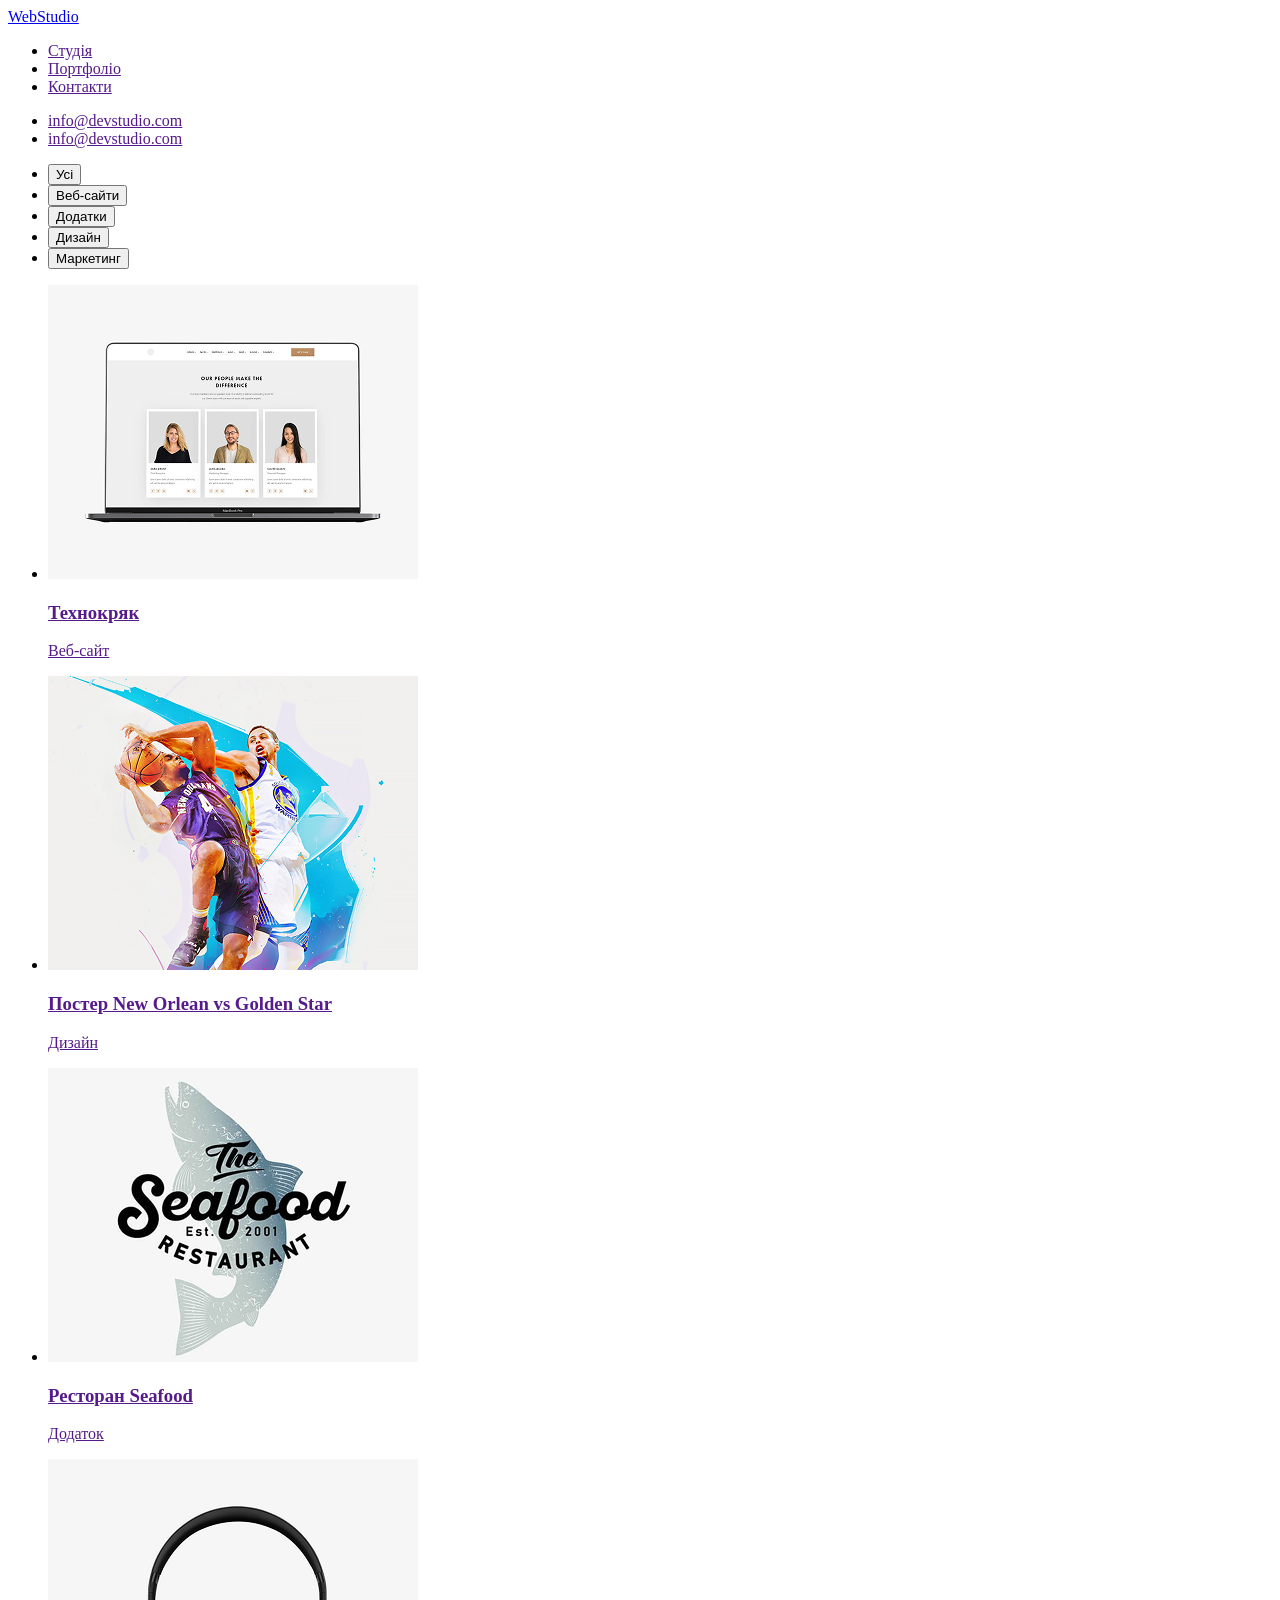
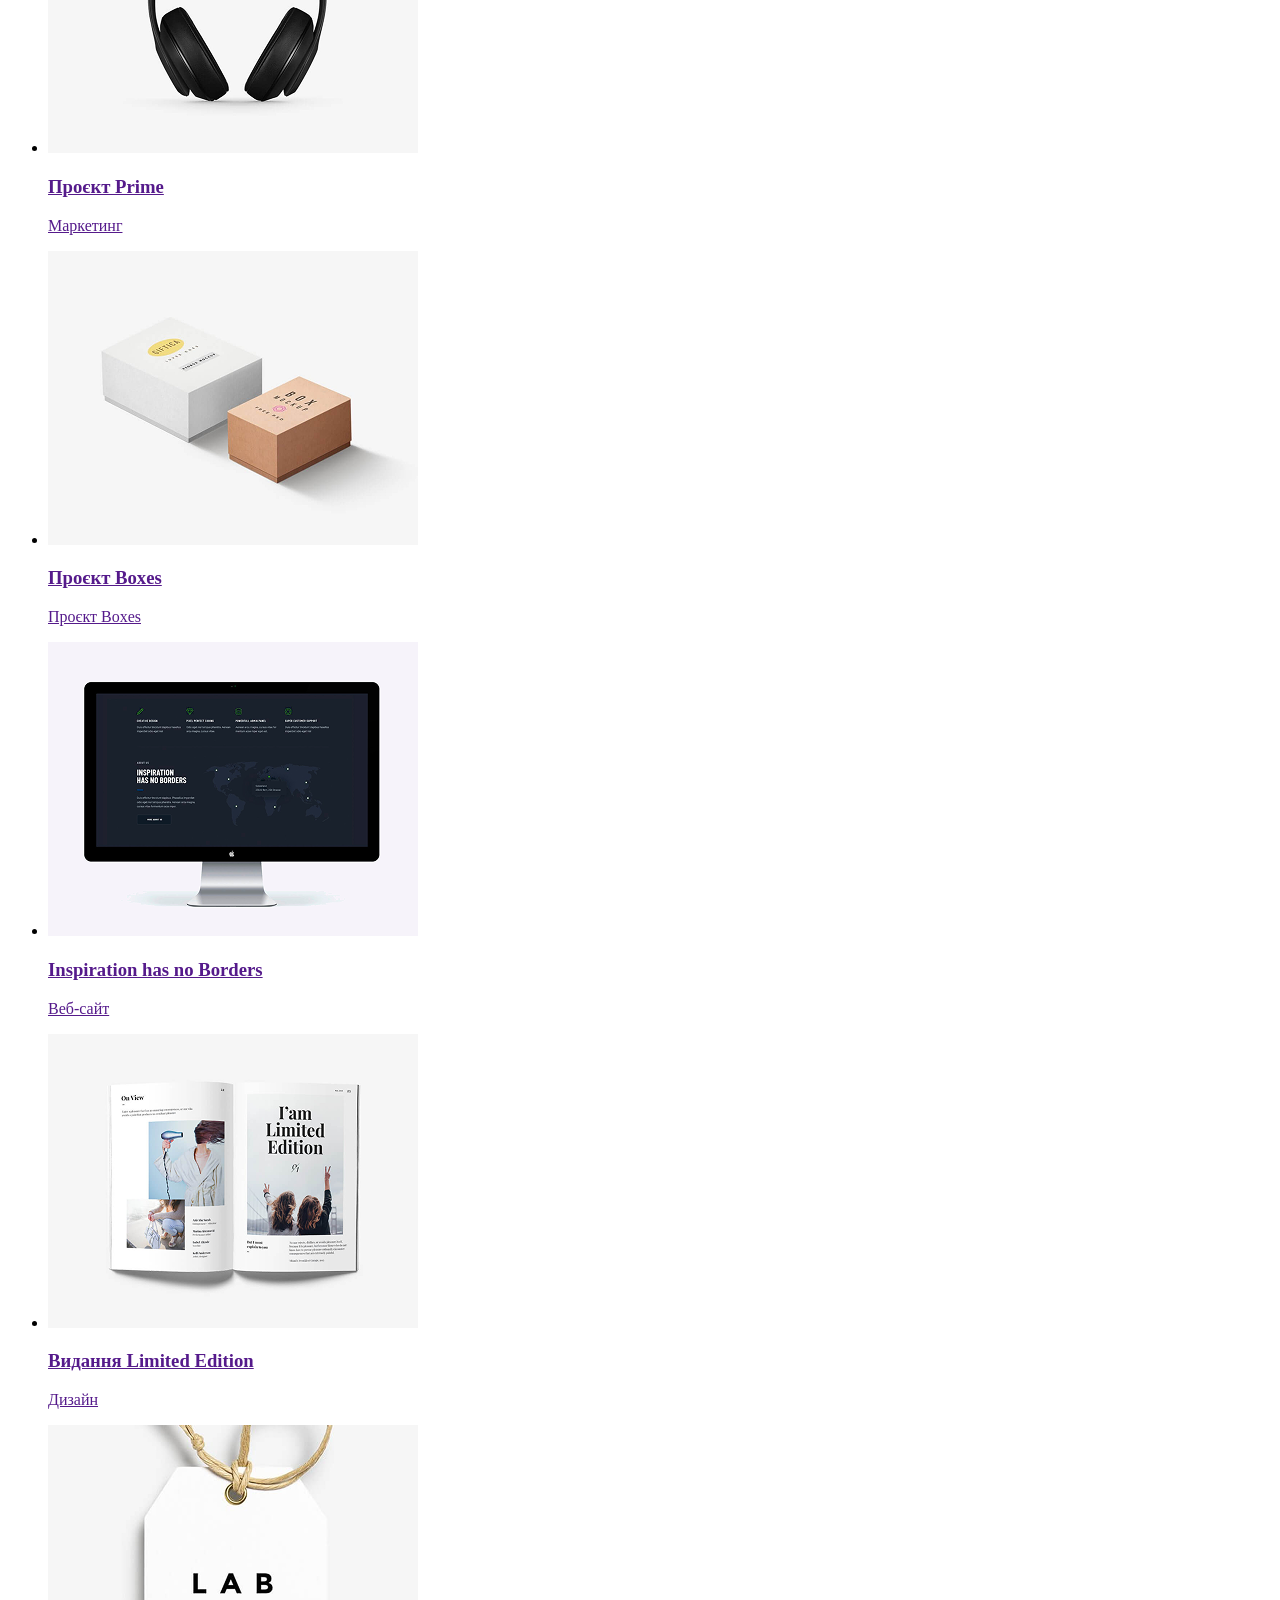
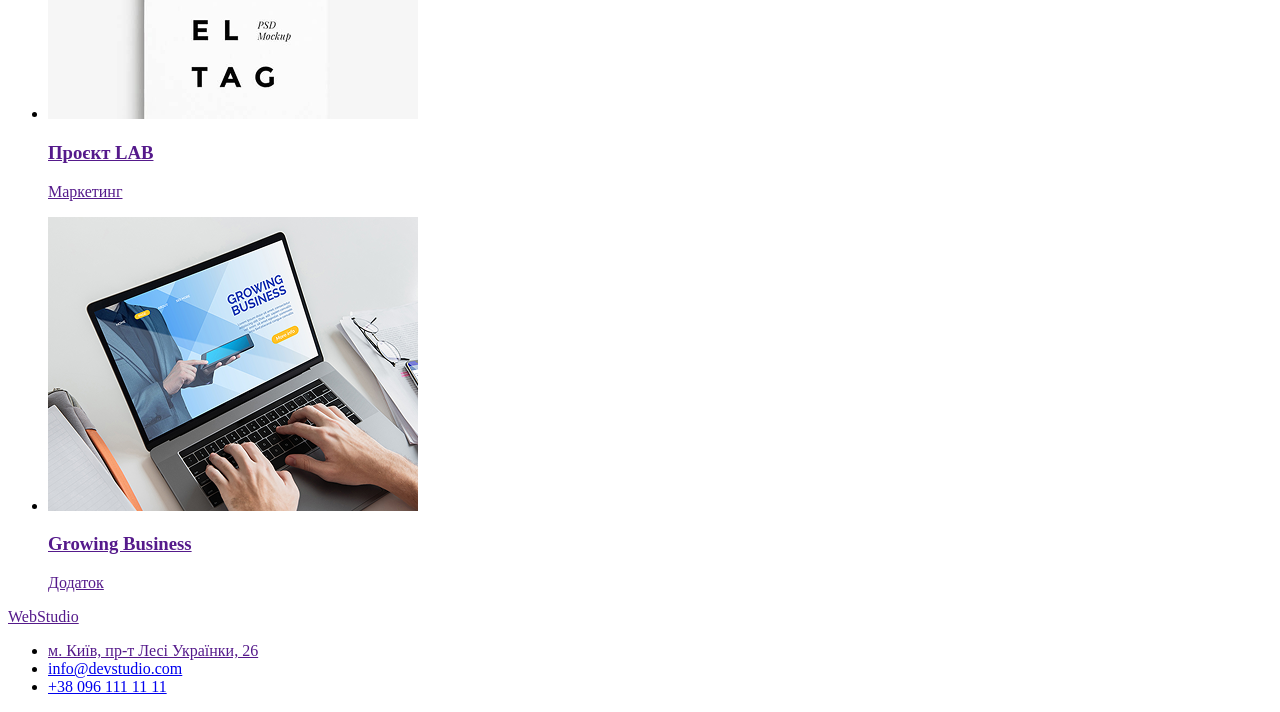
==== portfolio.html @ d264629f "first-commit" ====
<!DOCTYPE html>
<html lang="en">
<head>
  <meta charset="UTF-8">
  <meta name="viewport" content="width=device-width, initial-scale=1.0">
  <title>portfolio</title>
</head>
<body>
  <header>
    <a href="index.html">WebStudio</a>
    <nav>
      <ul>
        <li>
          <a href="">Студія</a>
        </li>
        <li>
          <a href="">Портфоліо</a>
        </li>
        <li>
          <a href="">Контакти</a>
        </li>
      </ul>
    </nav>
    <ul>
      <li>
        <a href="">info@devstudio.com</a>
      </li>
      <li>
        <a href="">info@devstudio.com</a>
      </li>
    </ul>
       
  </header>
 <main>
  <section>
    <ul>
    <li>
       <button>
      Усі
    </button>
    </li>
   <li>
     <button>
         Веб-сайти
      </button>
   </li>
      <li>
      <button>
          Додатки
      </button>
      </li>
      <li>
      <button>
          Дизайн
      </button>
      </li>
      <li>
      <button>
        Маркетинг
      </button>
      </li>
      </ul>
      <ul>
        <li>
          <a href="">
           <img src="./images/laptop-website.png" alt="laptop-website">
            <h3>
              Технокряк
            </h3>
            <p>
              Веб-сайт
            </p>
            </a>
        </li>
        <li>
           <a href="">
           <img src="./images/basketball-players.png" alt="basketball-players">
            <h3>
              Постер New Orlean vs Golden Star
            </h3>
            <p>
              Дизайн
            </p>
            </a>
        </li>
        <li>
          <a href="">
           <img src="./images/sea-food-restaraunt.png" alt="sea-food-restaraunt">
            <h3>
              Ресторан Seafood
            </h3>
            <p>
              Додаток
            </p>
            </a>
        </li>
        <li>
          <a href="">
           <img src="./images/heaphones-project.png" alt="heaphones-project">
            <h3>
              Проєкт Prime
            </h3>
            <p>
              Маркетинг
            </p>
            </a>
        </li>
        <li>
          <a href="">
           <img src="./images/boxes-project.png" alt="boxes-project">
            <h3>
              Проєкт Boxes
            </h3>
            <p>
              Проєкт Boxes
            </p>
            </a>
        </li>
        <li>
          <a href="">
           <img src="./images/pc-website.png" alt="pc-website">
            <h3>
              Inspiration has no Borders   
            </h3>
            <p>
             Веб-сайт  
            </p>
            </a>
        </li>
        <li>
          <a href="">
           <img src="./images/book.png" alt="book">
            <h3>
              Видання Limited Edition
            </h3>
            <p>
              Дизайн
            </p>
            </a>
        </li>
        <li>
          <a href="">
           <img src="./images/label-tag.png" alt="label-tag">
            <h3>
              Проєкт LAB
            </h3>
            <p>
              Маркетинг
            </p>
            </a>
        </li>
        <li>
          <a href="">
           <img src="/images/laptop-app.png" alt="laptop-app">
            <h3>
              Growing Business
            </h3>
            <p>
              Додаток
            </p>
            </a>
        </li>
      </ul>
  </section>
 </main>
 <footer>
    <a href="">WebStudio</a>
    <ul>
    <li>
   
     <a href=""> м. Київ, пр-т Лесі Українки, 26</a>
   
    </li>
    <li>
    
     <a href="mailto:info@devstudio.com"> info@devstudio.com</a>
  
    </li>
    <li>
      <a href="tel:380961111111">  +38 096 111 11 11</a>
    
  
    </li>
    </ul>
  </footer>
</body>
</html>
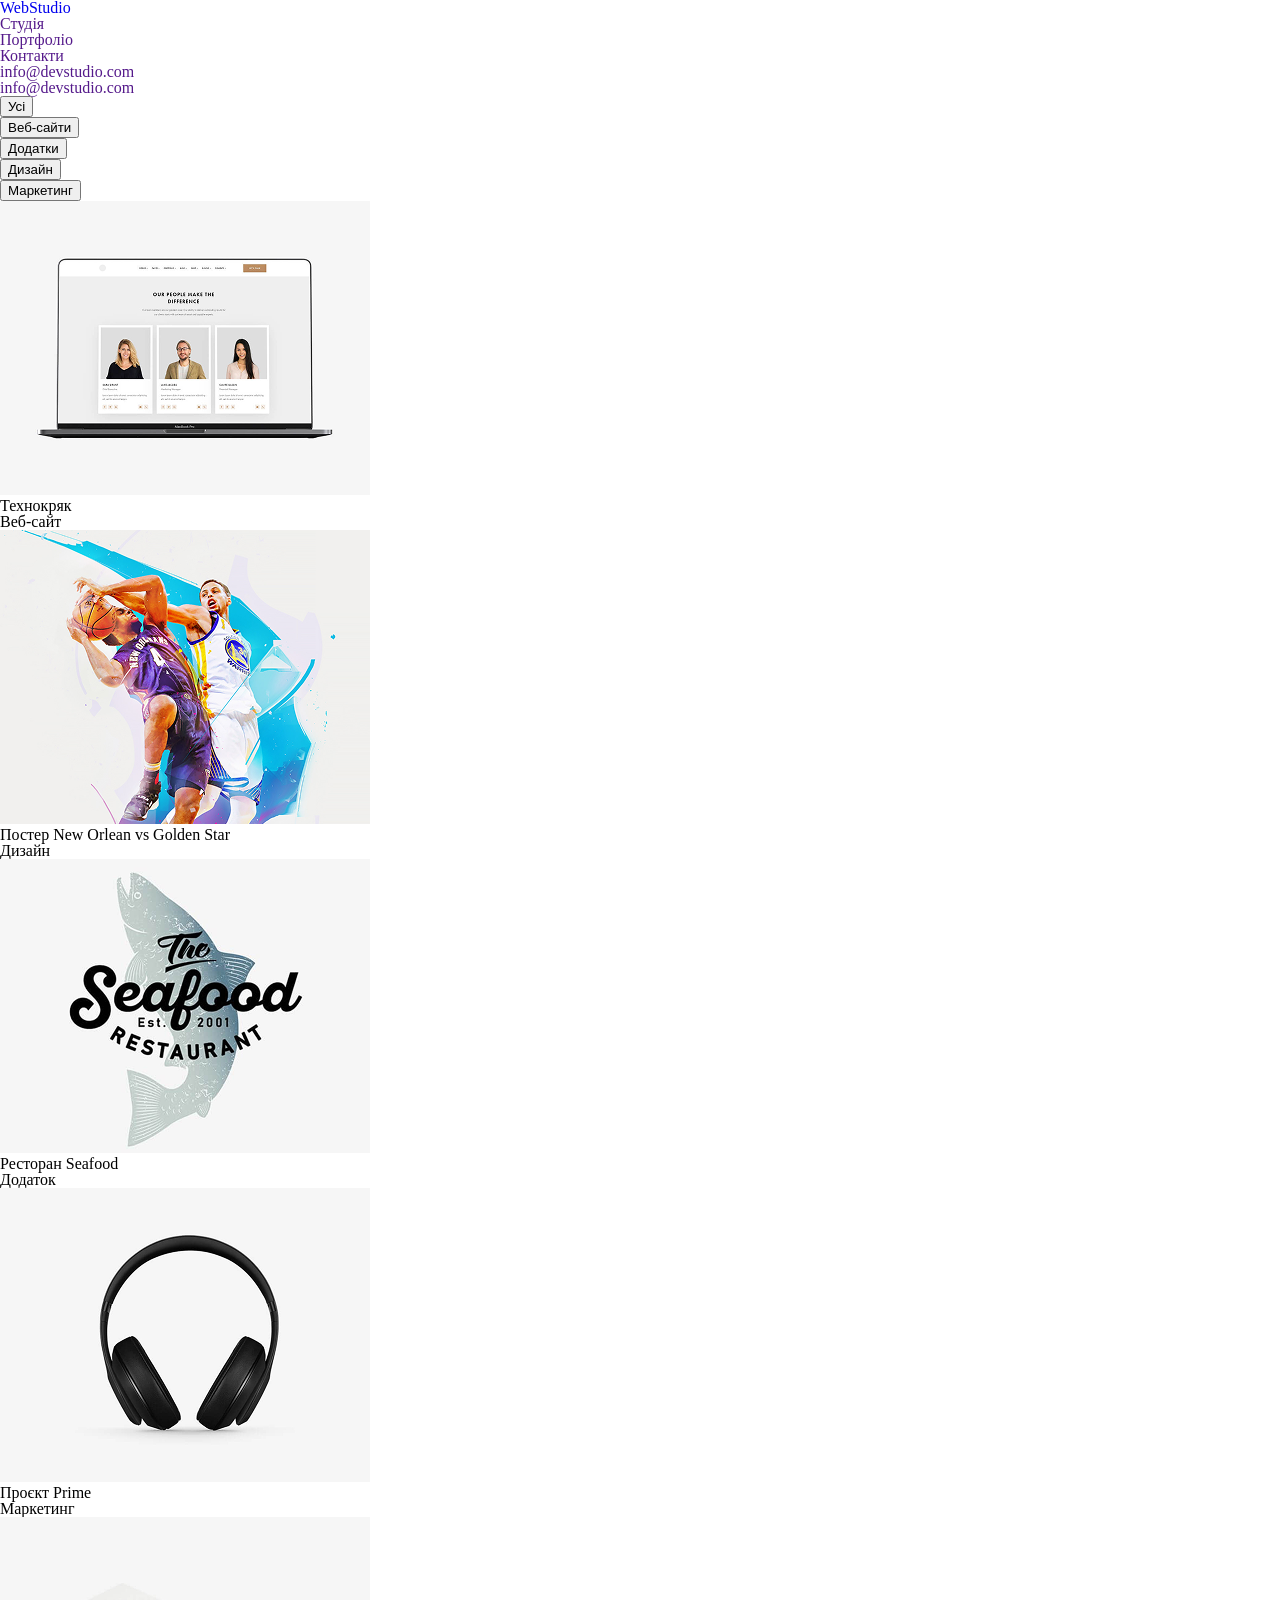
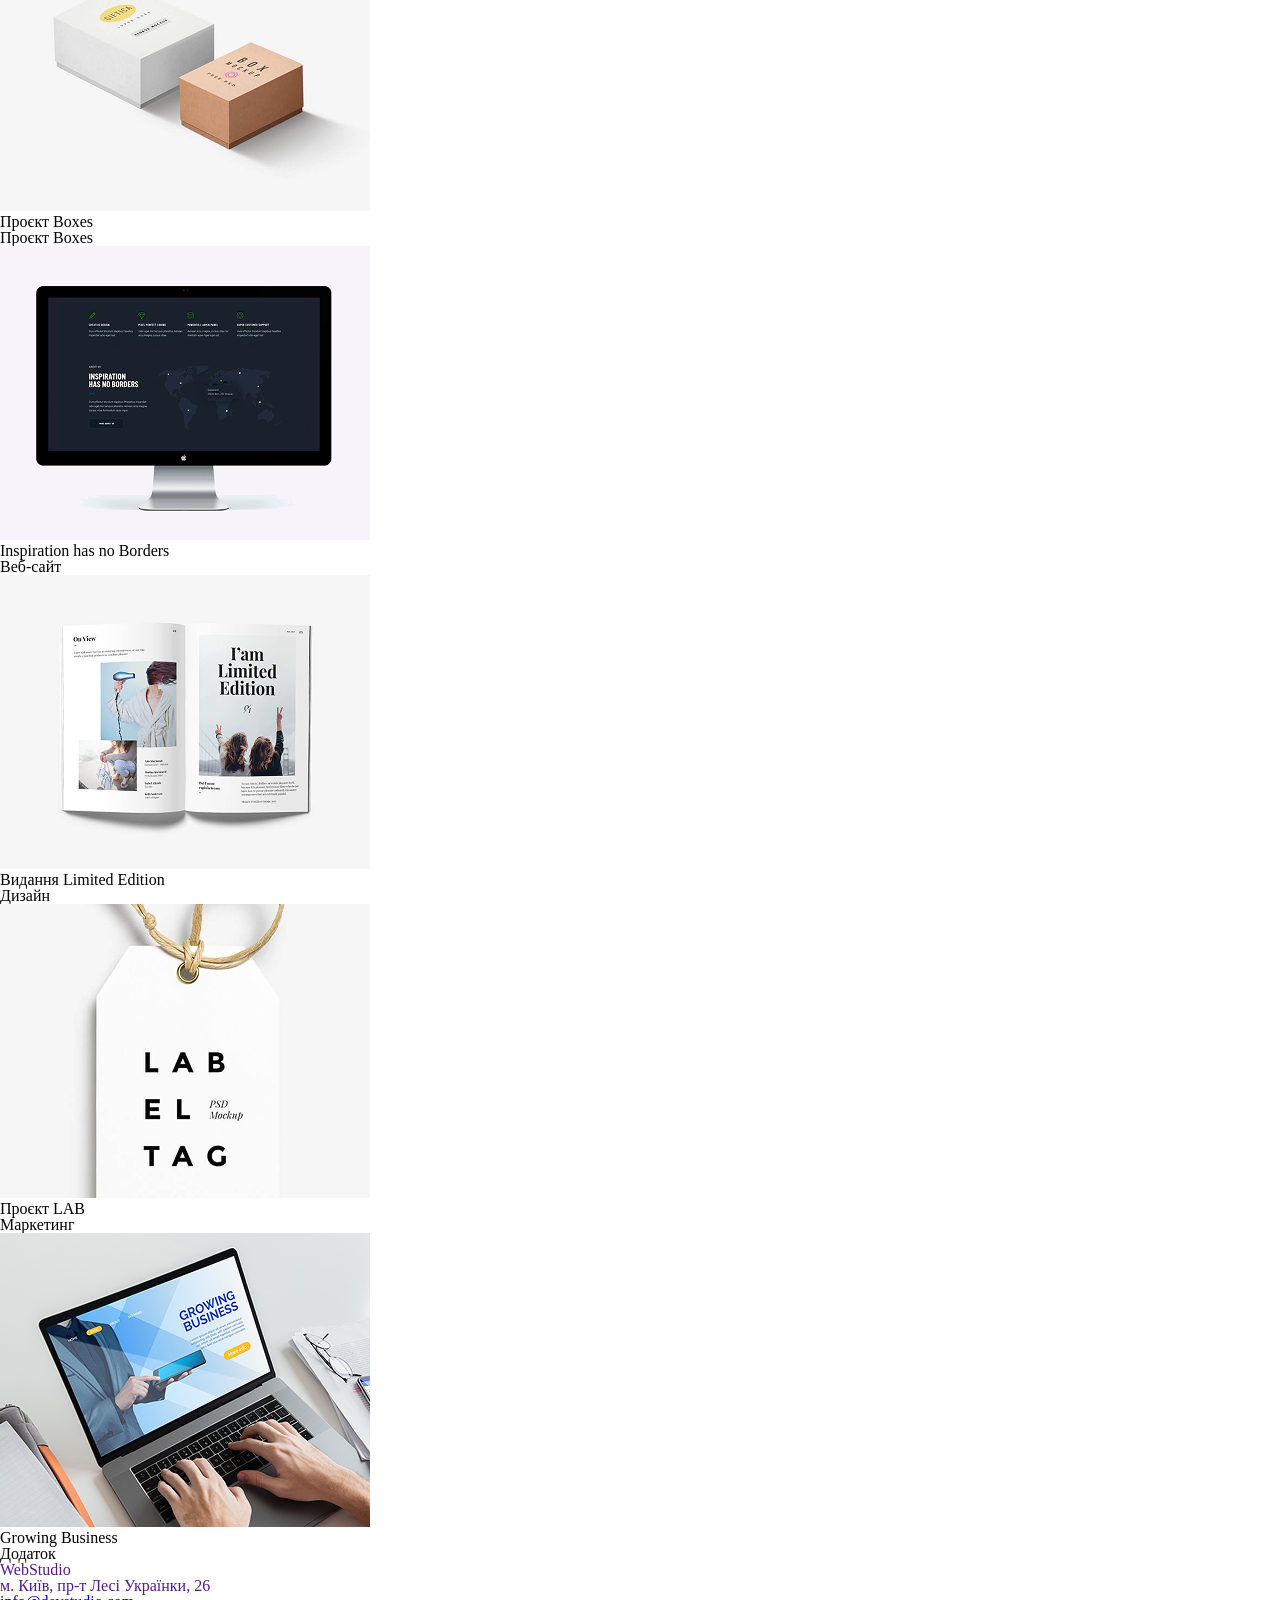
==== commit 32ad09fa: "connected-fonts" ====
--- a/portfolio.html
+++ b/portfolio.html
@@ -4,158 +4,152 @@
   <meta charset="UTF-8">
   <meta name="viewport" content="width=device-width, initial-scale=1.0">
   <title>portfolio</title>
+  <link rel="stylesheet" href="css/reset.css">
+  <link href="https://fonts.googleapis.com/css2?family=Montserrat:ital,wght@0,100..900;1,100..900&family=Raleway:ital,wght@0,100..900;1,100..900&family=Roboto:ital,wght@0,100..900;1,100..900&display=swap" rel="stylesheet">
+  <link rel="stylesheet" href="css/style.css">
 </head>
 <body>
-  <header>
-    <a href="index.html">WebStudio</a>
-    <nav>
-      <ul>
-        <li>
-          <a href="">Студія</a>
+  <header class="header">
+    <a class="header-link" href="index.html">WebStudio</a>
+    <nav class="header-nav">
+      <ul class="header-nav_list">
+        <li class="header-nav_item">
+          <a class="header-nav_link" href="">Студія</a>
         </li>
-        <li>
-          <a href="">Портфоліо</a>
+        <li class="header-nav_item">
+          <a class="header-nav_link" href="">Портфоліо</a>
         </li>
-        <li>
-          <a href="">Контакти</a>
+        <li class="header-nav_item">
+          <a class="header-nav-_link" href="">Контакти</a>
         </li>
       </ul>
     </nav>
-    <ul>
-      <li>
-        <a href="">info@devstudio.com</a>
+    <ul class="header-list">
+      <li class="header-item">
+        <a class="header-link" href="">info@devstudio.com</a>
       </li>
-      <li>
-        <a href="">info@devstudio.com</a>
+      <li class="header-item">
+        <a class="header-link" href="">info@devstudio.com</a>
       </li>
     </ul>
        
   </header>
- <main>
-  <section>
-    <ul>
-    <li>
-       <button>
+ <main class="main">
+  <section class="projects">
+    <ul class="projects-list">
+    <li class="projects-title">
+       <button class="projects-btn">
       Усі
     </button>
     </li>
-   <li>
-     <button>
+   <li class="projects-item">
+     <button class="projects-btn">
          Веб-сайти
       </button>
    </li>
-      <li>
-      <button>
+      <li class="projects-item" >
+      <button class="projects-btn">
           Додатки
       </button>
       </li>
-      <li>
-      <button>
+      <li class="projects-item">
+      <button class="projects-btn" >
           Дизайн
       </button>
-      </li>
-      <li>
-      <button>
+      </li >
+      <li class="projects-item">
+      <button class="projects-btn">
         Маркетинг
       </button>
       </li>
       </ul>
       <ul>
-        <li>
-          <a href="">
-           <img src="./images/laptop-website.png" alt="laptop-website">
-            <h3>
+        <li class="projects-item">
+           <img class="projects-img" src="./images/laptop-website.png" alt="laptop-website">
+            <h3 class="projects-developer">
               Технокряк
             </h3>
-            <p>
+            <p class="description">
               Веб-сайт
             </p>
             </a>
         </li>
-        <li>
-           <a href="">
-           <img src="./images/basketball-players.png" alt="basketball-players">
-            <h3>
+        <li class="projects-item">
+           <img class="projects-img" src="./images/basketball-players.png" alt="basketball-players">
+            <h3 class="projects-developer">
               Постер New Orlean vs Golden Star
             </h3>
-            <p>
+            <p class="description">
               Дизайн
             </p>
             </a>
         </li>
-        <li>
-          <a href="">
-           <img src="./images/sea-food-restaraunt.png" alt="sea-food-restaraunt">
-            <h3>
+        <li class="projects-item">
+           <img class="projects-img" src="./images/sea-food-restaraunt.png" alt="sea-food-restaraunt">
+            <h3 class="projects-developer">
               Ресторан Seafood
             </h3>
-            <p>
+            <p class="description">
               Додаток
             </p>
             </a>
         </li>
-        <li>
-          <a href="">
-           <img src="./images/heaphones-project.png" alt="heaphones-project">
-            <h3>
+        <li class="projects-item">
+           <img class="projects-img" src="./images/heaphones-project.png" alt="heaphones-project">
+            <h3 class="projects-developer">
               Проєкт Prime
             </h3>
-            <p>
+            <p class="description">
               Маркетинг
             </p>
             </a>
         </li>
-        <li>
-          <a href="">
-           <img src="./images/boxes-project.png" alt="boxes-project">
-            <h3>
+        <li class="projects-item">
+           <img class="projects-img" src="./images/boxes-project.png" alt="boxes-project">
+            <h3 class="projects-developer">
               Проєкт Boxes
             </h3>
-            <p>
+            <p class="description">
               Проєкт Boxes
             </p>
             </a>
         </li>
-        <li>
-          <a href="">
-           <img src="./images/pc-website.png" alt="pc-website">
-            <h3>
+        <li class="projects-item">
+           <img class="projects-img" src="./images/pc-website.png" alt="pc-website">
+            <h3 class="projects-developer">
               Inspiration has no Borders   
             </h3>
-            <p>
+            <p class="description">
              Веб-сайт  
             </p>
             </a>
         </li>
-        <li>
-          <a href="">
-           <img src="./images/book.png" alt="book">
-            <h3>
+        <li class="projects-item">
+           <img class="projects-img" src="./images/book.png" alt="book">
+            <h3 class="projects-developer">
               Видання Limited Edition
             </h3>
-            <p>
+            <p class="description">
               Дизайн
             </p>
             </a>
         </li>
-        <li>
-          <a href="">
-           <img src="./images/label-tag.png" alt="label-tag">
-            <h3>
+        <li class="projects-item">
+           <img class="projects-img" src="./images/label-tag.png" alt="label-tag">
+            <h3 class="projects-developer">
               Проєкт LAB
             </h3>
-            <p>
+            <p class="description">
               Маркетинг
             </p>
             </a>
         </li>
-        <li>
-          <a href="">
-           <img src="/images/laptop-app.png" alt="laptop-app">
-            <h3>
+        <li class="projects-item">
+           <img class="projects-img" src="/images/laptop-app.png" alt="laptop-app">
+            <h3 class="projects-developer">
               Growing Business
             </h3>
-            <p>
+            <p class="description">
               Додаток
             </p>
             </a>
@@ -163,21 +157,21 @@
       </ul>
   </section>
  </main>
- <footer>
-    <a href="">WebStudio</a>
-    <ul>
-    <li>
+ <footer class="footer">
+    <a class="footer-link" href="">WebStudio</a>
+    <ul class="footer-list">
+    <li class="footer-item">
    
-     <a href=""> м. Київ, пр-т Лесі Українки, 26</a>
+     <a class="footer-link" href=""> м. Київ, пр-т Лесі Українки, 26</a>
    
     </li>
-    <li>
+    <li class="footer-item">
     
-     <a href="mailto:info@devstudio.com"> info@devstudio.com</a>
+     <a class="footer-link" href="mailto:info@devstudio.com"> info@devstudio.com</a>
   
     </li>
-    <li>
-      <a href="tel:380961111111">  +38 096 111 11 11</a>
+    <li class="footer-item">
+      <a class="footer-link" href="tel:380961111111">  +38 096 111 11 11</a>
     
   
     </li>
--- a/css/style.css
+++ b/css/style.css
@@ -0,0 +1,11 @@
+:root{
+  
+  --bg-color: #F5F4FA;
+  --text-color: #757575;
+  --title-color: #212121;
+  --accent-second-color : #FFFFFF;
+  --accent-color : #2196F3;
+  --bg-footer-color: #2F303A;
+  --main-font: "Roboto" , sans-serif;
+  --second-font:"Raleway", sans-serif ;
+}
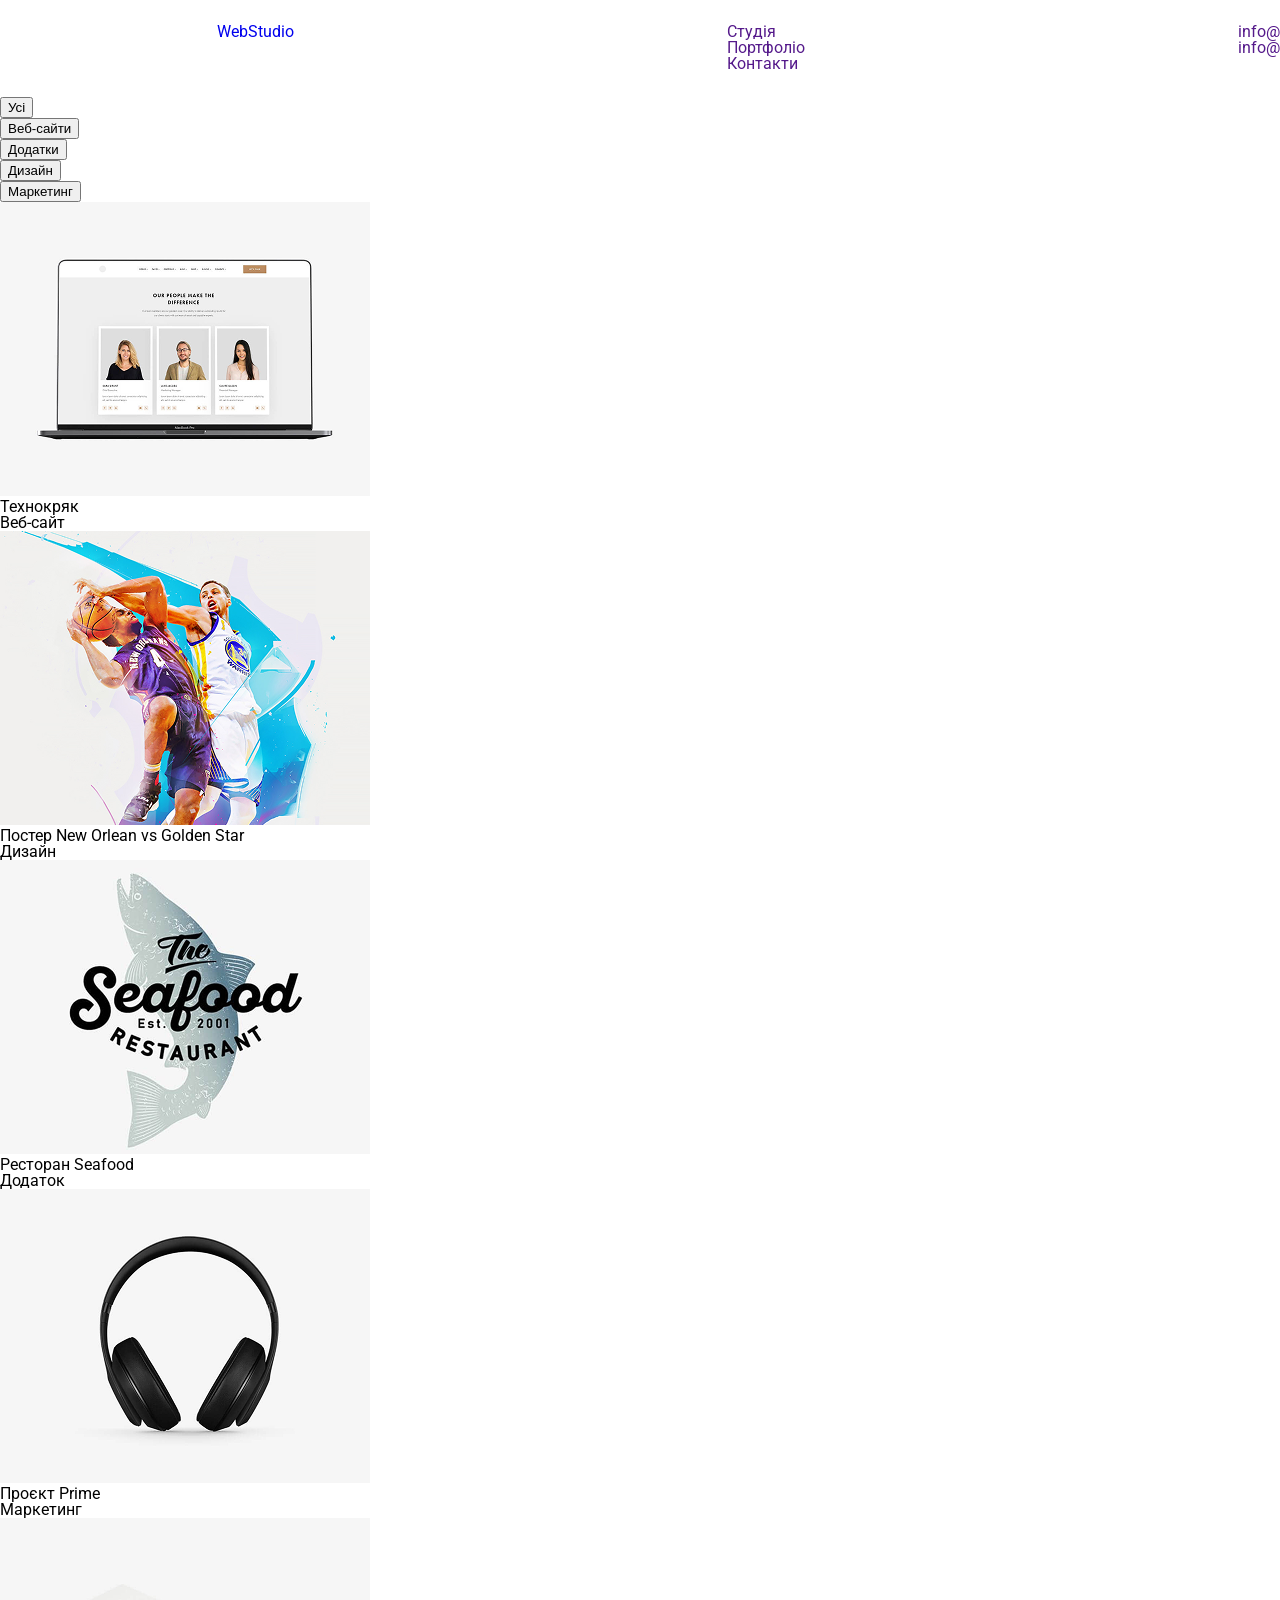
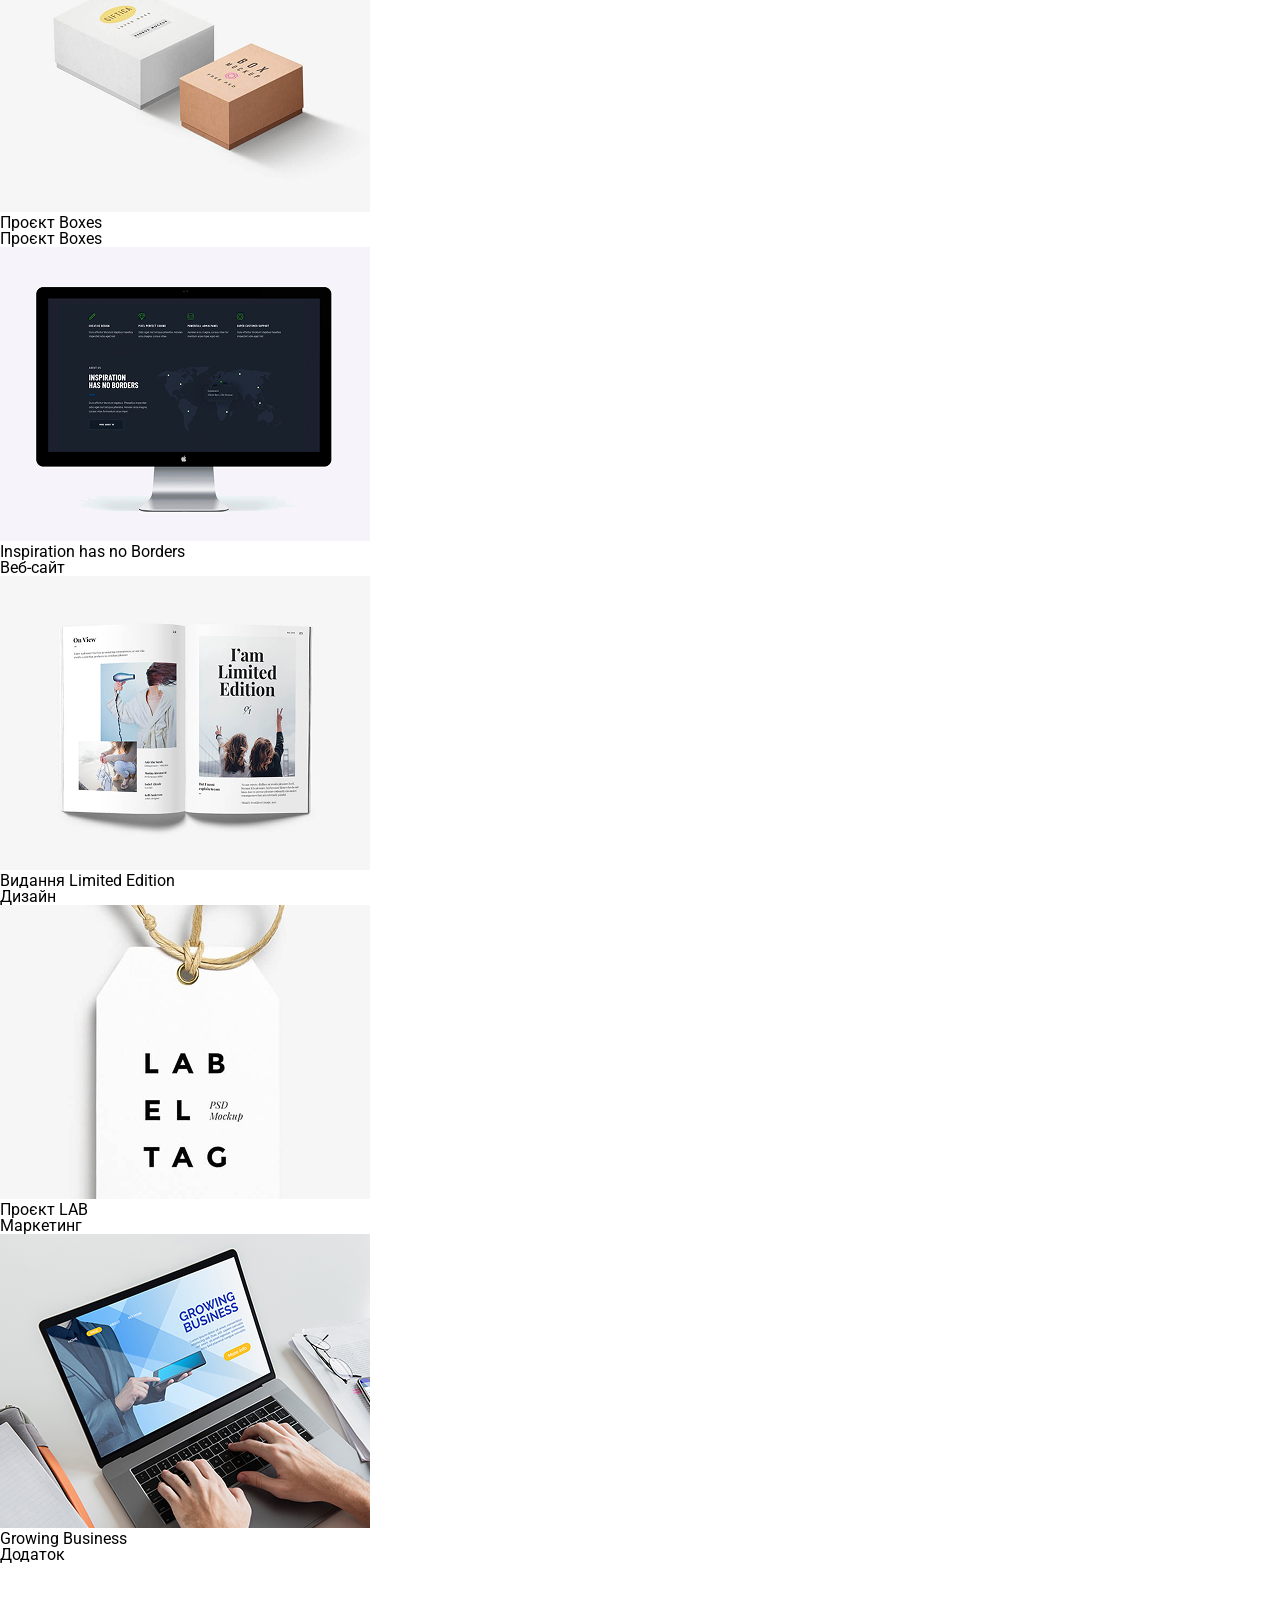
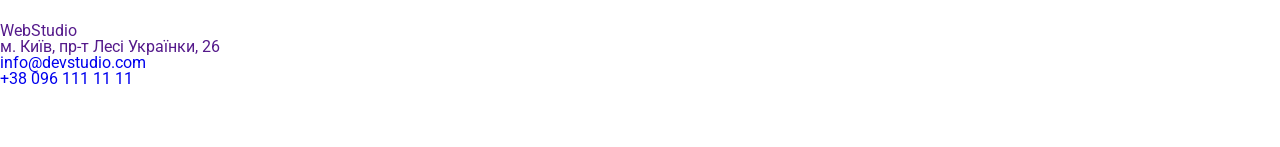
==== commit b61bb249: "finished measuring" ====
--- a/portfolio.html
+++ b/portfolio.html
@@ -9,8 +9,9 @@
   <link rel="stylesheet" href="css/style.css">
 </head>
 <body>
+  <div class="container">
   <header class="header">
-    <a class="header-link" href="index.html">WebStudio</a>
+    <a class="header-logo" href="index.html">WebStudio</a>
     <nav class="header-nav">
       <ul class="header-nav_list">
         <li class="header-nav_item">
@@ -38,7 +39,7 @@
   <section class="projects">
     <ul class="projects-list">
     <li class="projects-title">
-       <button class="projects-btn">
+       <button class="projects-logo-btn">
       Усі
     </button>
     </li>
@@ -158,7 +159,7 @@
   </section>
  </main>
  <footer class="footer">
-    <a class="footer-link" href="">WebStudio</a>
+    <a class="footer-logo-link" href="">WebStudio</a>
     <ul class="footer-list">
     <li class="footer-item">
    
@@ -177,5 +178,6 @@
     </li>
     </ul>
   </footer>
+  </div>
 </body>
 </html>
--- a/css/style.css
+++ b/css/style.css
@@ -6,6 +6,46 @@
   --accent-second-color : #FFFFFF;
   --accent-color : #2196F3;
   --bg-footer-color: #2F303A;
-  --main-font: "Roboto" , sans-serif;
   --second-font:"Raleway", sans-serif ;
+  --main-font:"Roboto",sans-serif;
+}
+body{
+  font-family:var(--main-font);
+}
+.header{
+  padding-top: 24px;
+  padding-bottom: 25px;
+  display: flex;
+  justify-content: space-around;
+}
+
+.hero{
+  text-align: center;
+  padding-top: 200px;
+  padding-bottom: 280px;
+}
+
+.teamwork{
+padding-top: 94px ;
+padding-bottom: 94px;
+}
+
+.work{
+  padding-bottom: 94px;
+}
+
+.team{
+  padding-top: 94px;
+  padding-bottom: 94px;
+}
+
+.footer{
+  padding-top: 60px;
+  padding-bottom: 60px;
+}
+
+
+.container{
+width: 1600px;
+height: 2346px;
 }
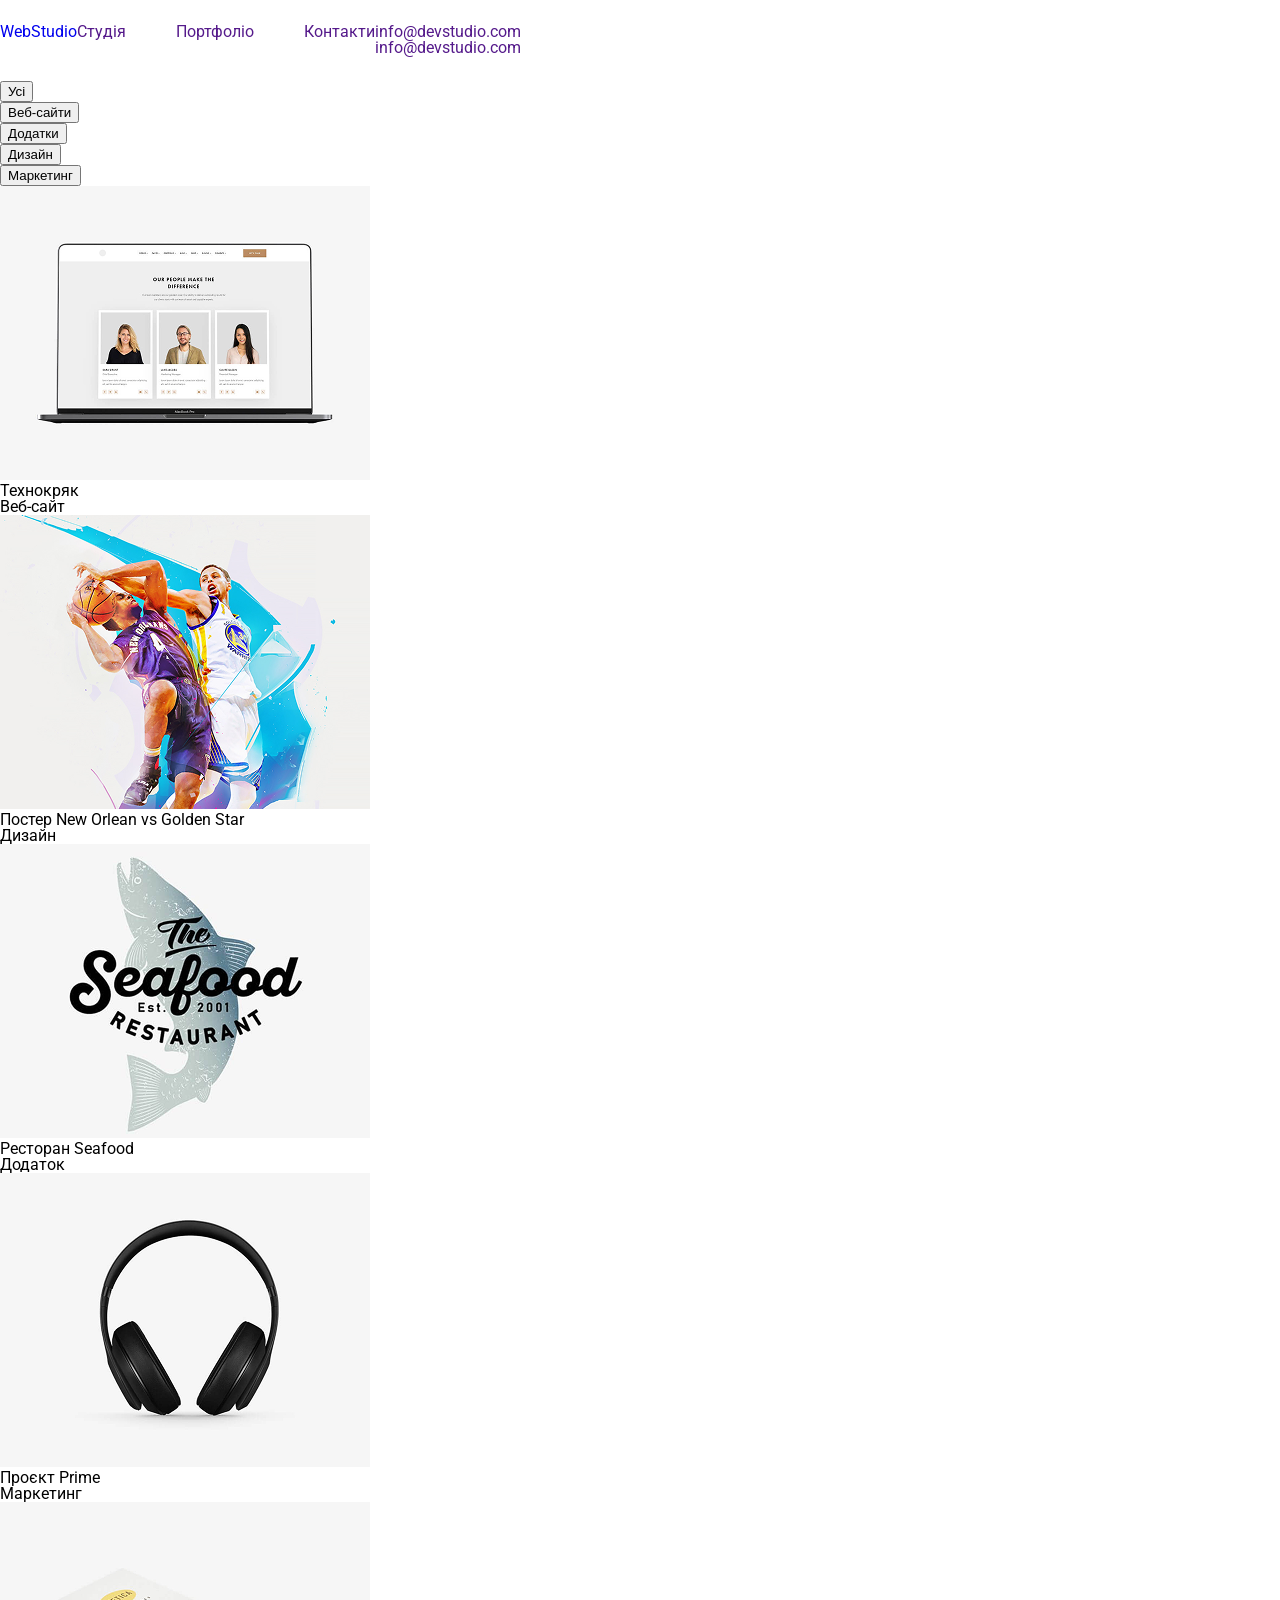
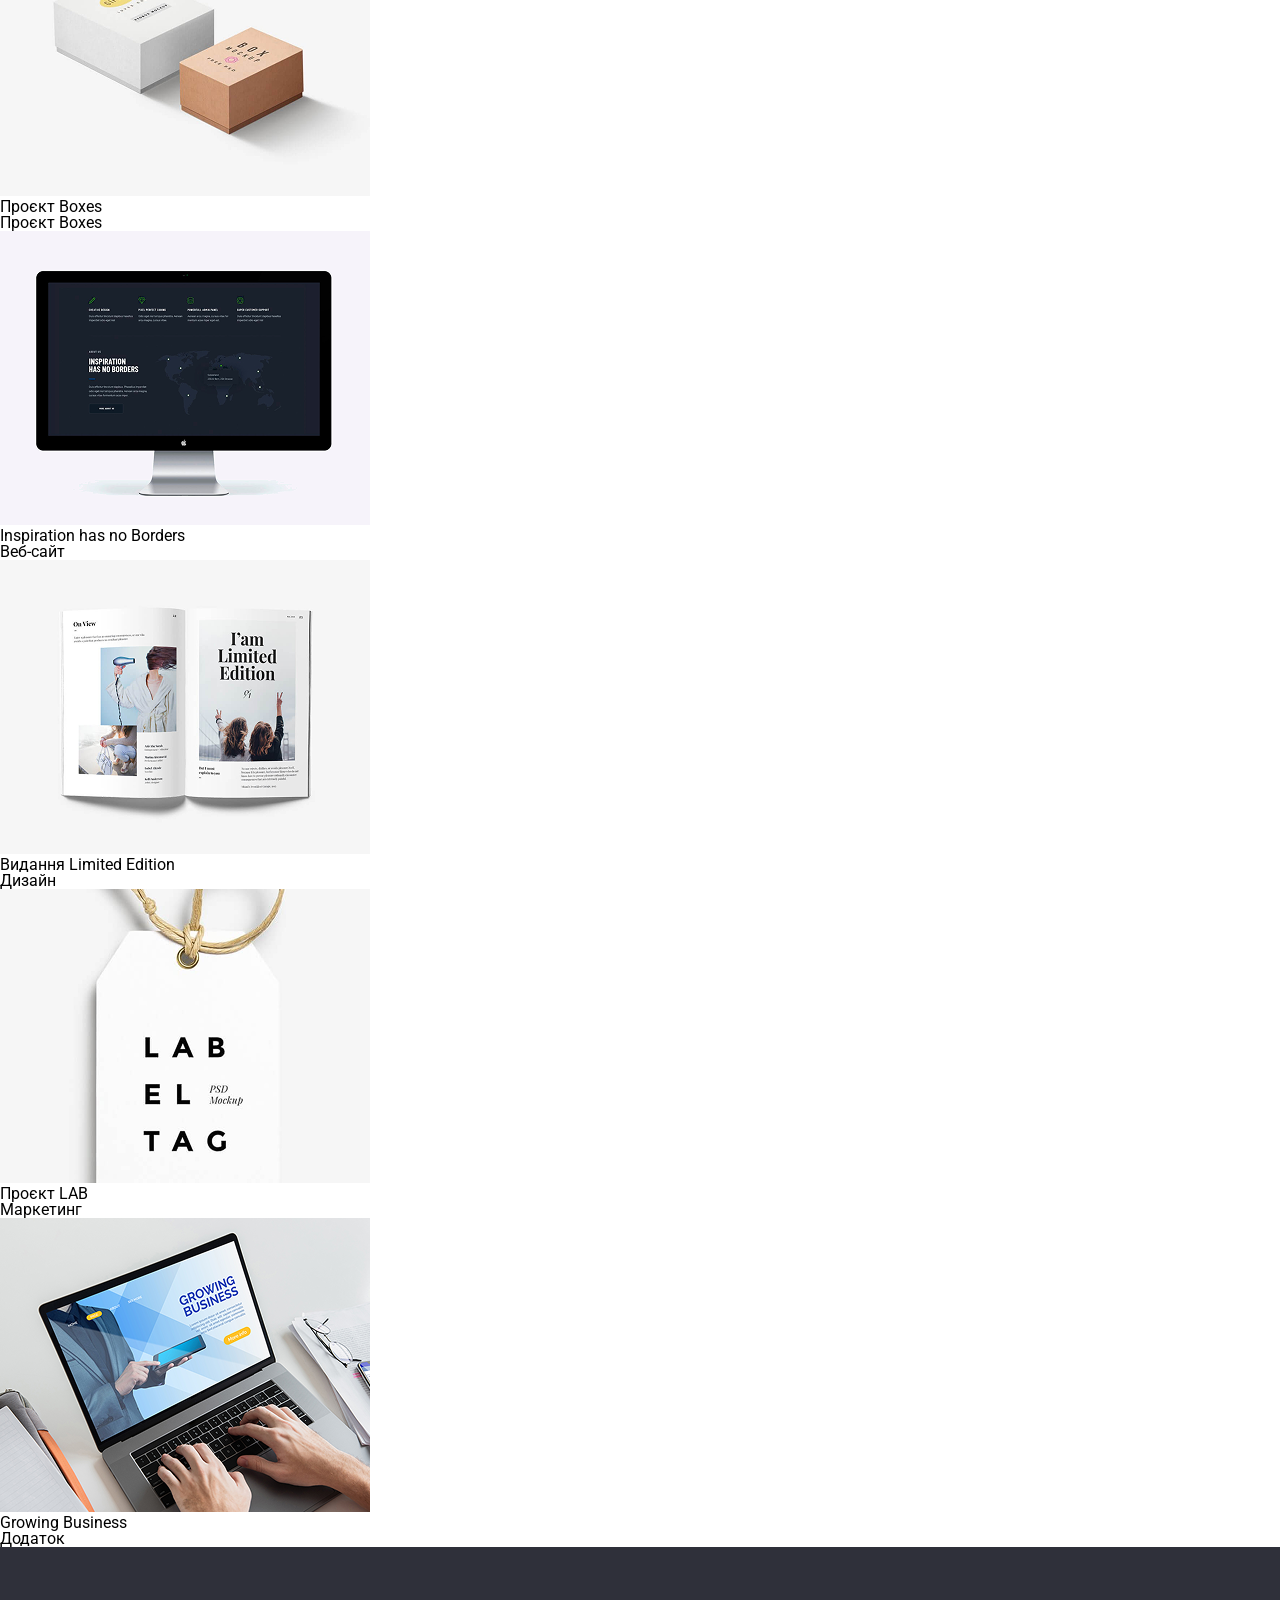
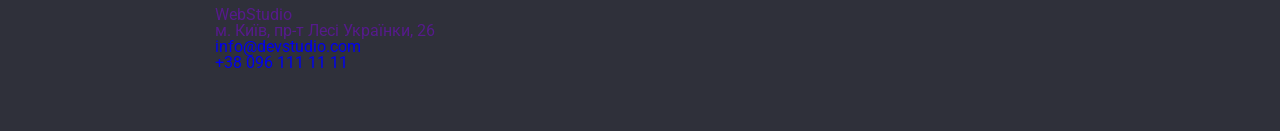
==== commit 1e3b8b1c: "portfolio-add" ====
--- a/portfolio.html
+++ b/portfolio.html
@@ -9,7 +9,7 @@
   <link rel="stylesheet" href="css/style.css">
 </head>
 <body>
-  <div class="container">
+  
   <header class="header">
     <a class="header-logo" href="index.html">WebStudio</a>
     <nav class="header-nav">
@@ -64,7 +64,9 @@
       </button>
       </li>
       </ul>
-      <ul>
+      
+      <ul class="project-work">
+        <div class="container-projects">
         <li class="projects-item">
            <img class="projects-img" src="./images/laptop-website.png" alt="laptop-website">
             <h3 class="projects-developer">
@@ -155,7 +157,9 @@
             </p>
             </a>
         </li>
+        </div>
       </ul>
+      
   </section>
  </main>
  <footer class="footer">
@@ -178,6 +182,6 @@
     </li>
     </ul>
   </footer>
-  </div>
+  
 </body>
 </html>
--- a/css/style.css
+++ b/css/style.css
@@ -12,11 +12,17 @@
 body{
   font-family:var(--main-font);
 }
+.container{
+  width: 1170px;
+  margin: 0 auto;
+  outline: 2px solid red;
+  padding: 15px;
+}
 .header{
   padding-top: 24px;
   padding-bottom: 25px;
   display: flex;
-  justify-content: space-around;
+
 }
 
 .hero{
@@ -28,6 +34,7 @@
 .teamwork{
 padding-top: 94px ;
 padding-bottom: 94px;
+
 }
 
 .work{
@@ -36,7 +43,10 @@
 
 .team{
   padding-top: 94px;
-  padding-bottom: 94px;
+  /* padding-bottom: 94px; */
+  background-color: #F5F4FA ;
+height: 648px;
+ 
 }
 
 .footer{
@@ -45,7 +55,149 @@
 }
 
 
-.container{
-width: 1600px;
-height: 2346px;
-}+.header-nav_list{
+ display: flex;
+ gap: 50px ;
+}
+
+.header-contact_list{
+  display: flex ;
+  gap: 50px ;
+}
+.hero{
+  background-color: #2F303A;
+}
+
+.hero-title{
+  font-size: 44px;
+  color: white;
+  font-weight: 900;
+}
+
+.hero-btn{
+  background-color: #2196F3;
+  color: white;
+  border-radius: 4px;
+  width: 216px;
+  height: 40px;
+ margin-top: 30px;
+}
+
+
+.teamwork-list{
+  display: flex;
+  justify-content: space-between;
+  gap: 30px;
+}
+
+.teamwork-title{
+  font-weight: 700;
+
+}
+
+.teamwork-text{
+  font-size: 14px;
+  font-weight: 400;
+  color: #757575;
+  margin-top: 10px
+}
+
+.work-title{
+  font-weight: 700;
+  font-size: 36px ;
+  text-align: center;
+}
+
+.work-list{
+  display: flex;
+  justify-content: center;
+  gap: 30px;
+  margin-top: 50px;
+}
+
+.team-title{
+  font-size: 36px;
+  font-weight: 700;
+  text-align: center;
+}
+
+.team-list{
+  display: flex;
+  gap: 30px;
+  justify-content: center;
+  margin-top: 50px;
+}
+
+.team-item{
+  background-color: white;
+  width: 270px;
+  height: 368px;
+  gap: 30px;
+  text-align: center;
+
+}
+
+.team-name{
+  font-weight: 500;
+  font-size: 16px;
+  margin-top: 30px;
+  margin-bottom: 10px;
+}
+
+.team-worker{
+  font-size: 16px;
+  color: #757575;
+}
+
+.footer{
+  background-color: #2F303A;
+  padding-left: 215px ;
+}
+
+.footer-link:nth-child(){
+color: white;
+}
+
+
+.container-projects{
+  display: flex;
+  flex-wrap: wrap;
+  gap: 30px;
+  width: 1170px;
+  margin: 0 auto;
+}
+
+.projects-item{
+  width: 370px;
+ 
+}
+
+.projects-developer{
+  font-weight: 700;
+  font-size: 18px;
+  padding-top: 4px;
+}
+
+.description{
+  font-size: 16px;
+  color: #757575;
+  font-weight: 400;
+  padding-top: 4px;
+}
+
+.projects-list{
+  width: 442px;
+  display: flex;
+  margin: 0 auto;
+  gap: 8px;
+  
+}
+
+.projects-logo-btn{
+  gap: 8px;
+  font-size: 16px;
+}
+
+.projects-btn{
+  font-size: 16px;
+}
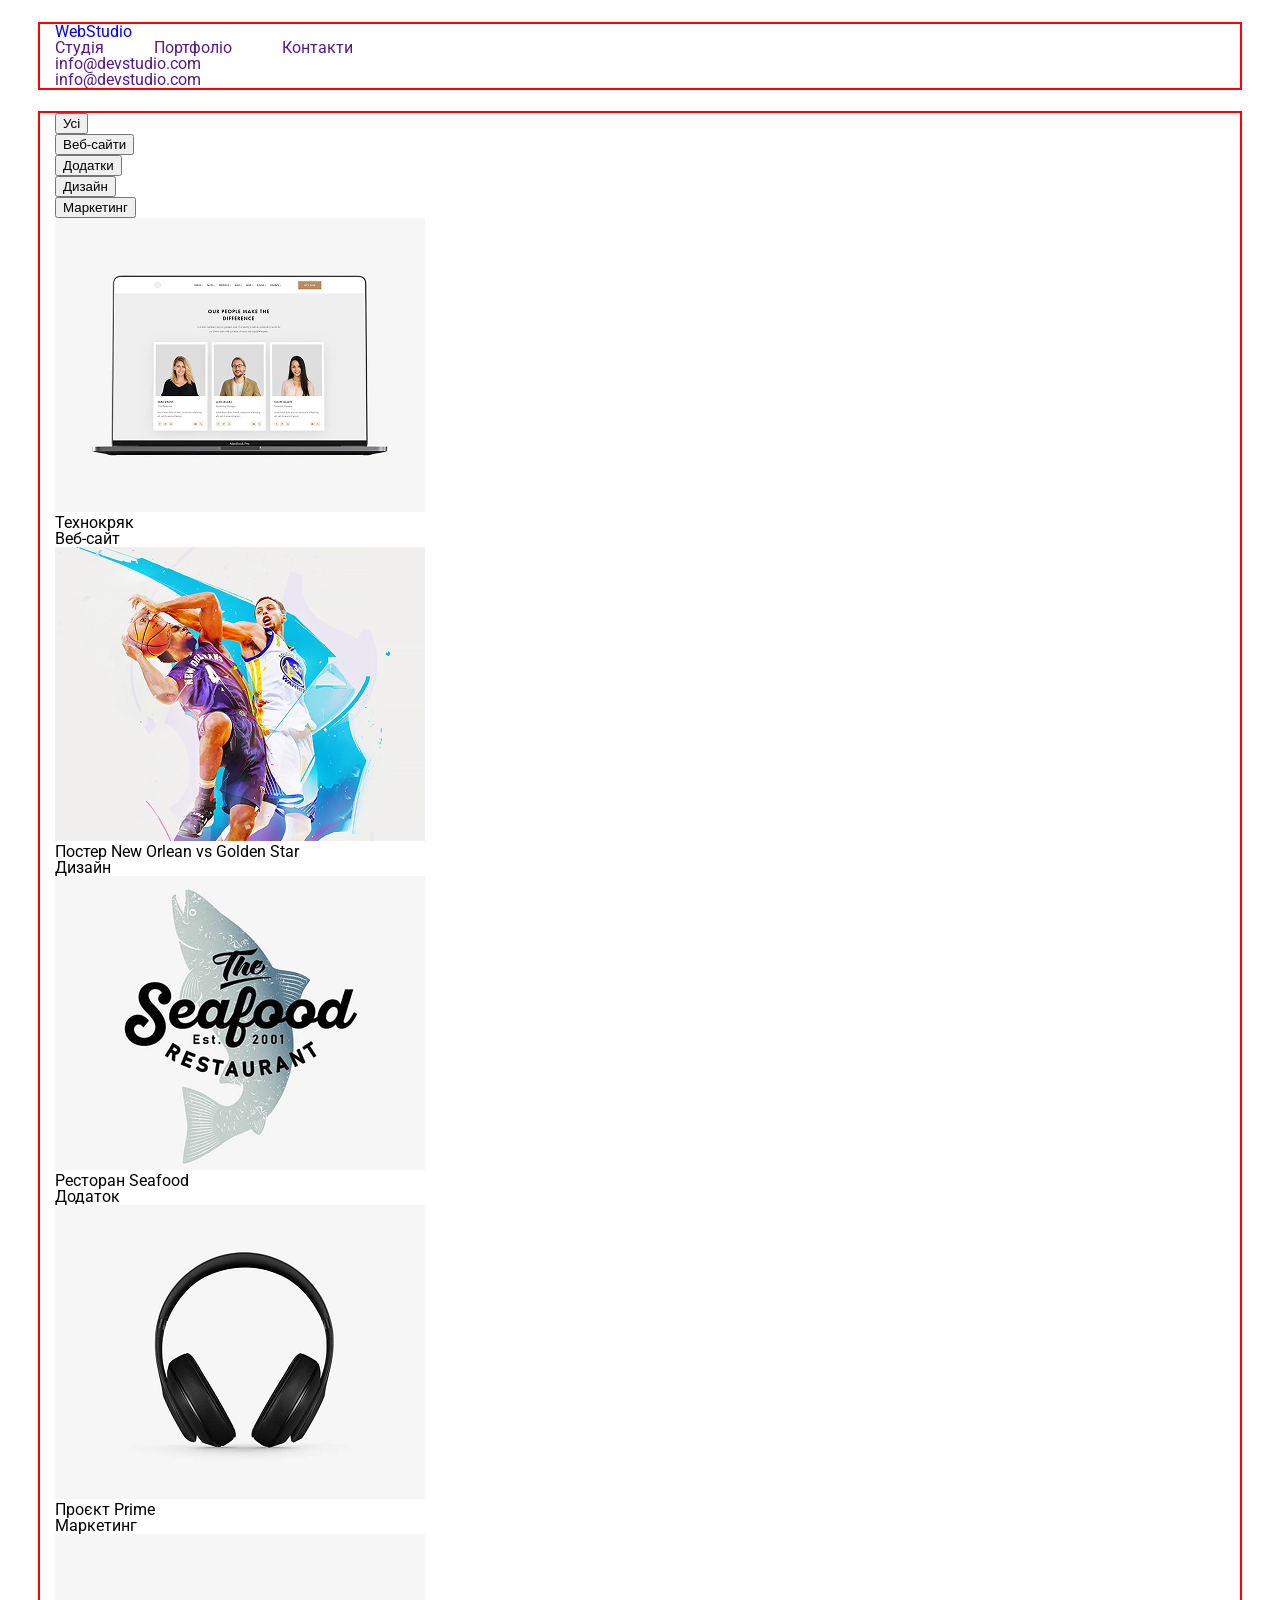
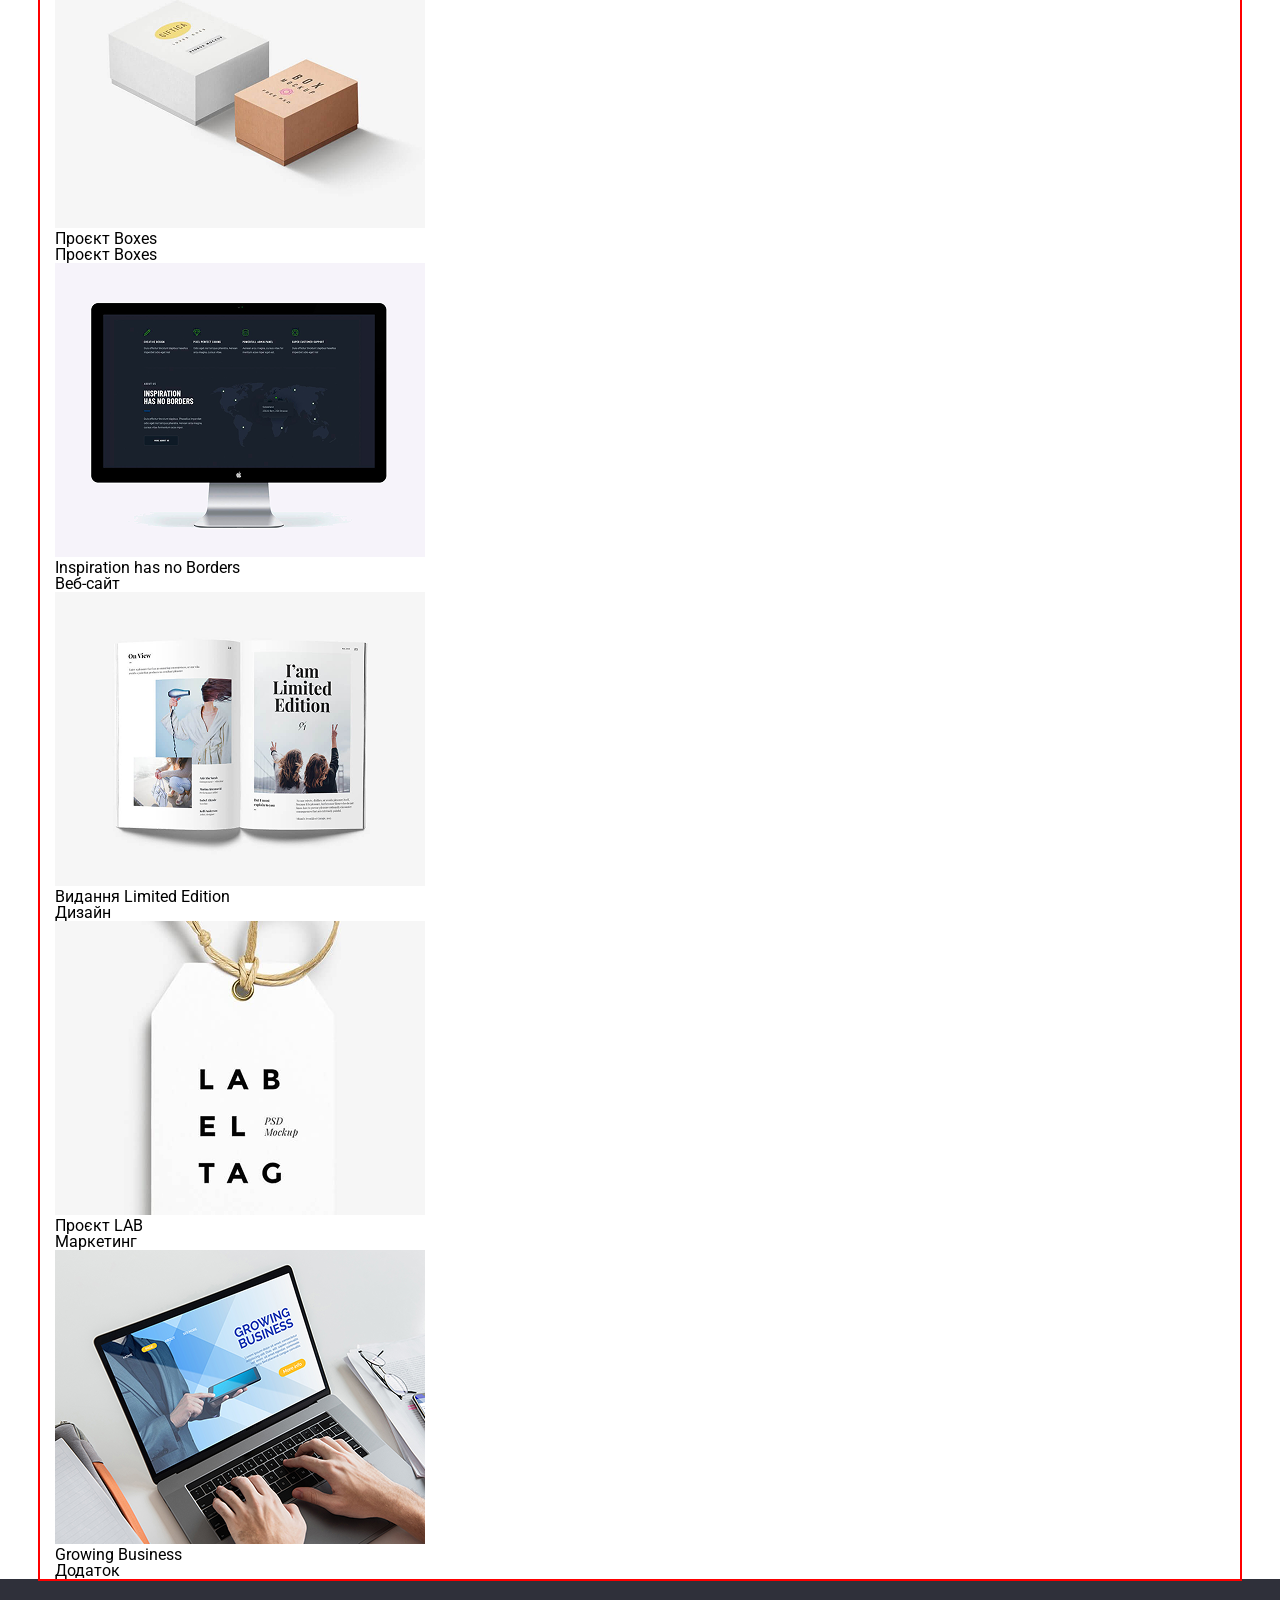
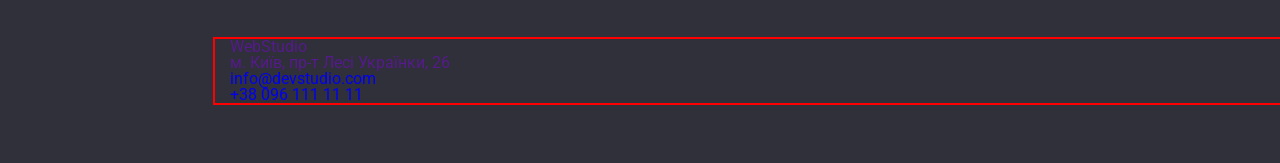
==== commit 2cd38ed4: "container-structure-tags-fixed" ====
--- a/portfolio.html
+++ b/portfolio.html
@@ -11,6 +11,7 @@
 <body>
   
   <header class="header">
+    <div class="container">
     <a class="header-logo" href="index.html">WebStudio</a>
     <nav class="header-nav">
       <ul class="header-nav_list">
@@ -33,8 +34,9 @@
         <a class="header-link" href="">info@devstudio.com</a>
       </li>
     </ul>
-       
+       </div>
   </header>
+  <div class="container">
  <main class="main">
   <section class="projects">
     <ul class="projects-list">
@@ -159,10 +161,11 @@
         </li>
         </div>
       </ul>
-      
+      </div>
   </section>
  </main>
  <footer class="footer">
+  <div class="container">
     <a class="footer-logo-link" href="">WebStudio</a>
     <ul class="footer-list">
     <li class="footer-item">
@@ -181,6 +184,7 @@
   
     </li>
     </ul>
+    </div>
   </footer>
   
 </body>
--- a/css/style.css
+++ b/css/style.css
@@ -16,7 +16,8 @@
   width: 1170px;
   margin: 0 auto;
   outline: 2px solid red;
-  padding: 15px;
+  padding-left: 15px;
+  padding-right: 15px;
 }
 .header{
   padding-top: 24px;
@@ -161,10 +162,13 @@
 
 .container-projects{
   display: flex;
+
+   
   flex-wrap: wrap;
   gap: 30px;
   width: 1170px;
   margin: 0 auto;
+  
 }
 
 .projects-item{
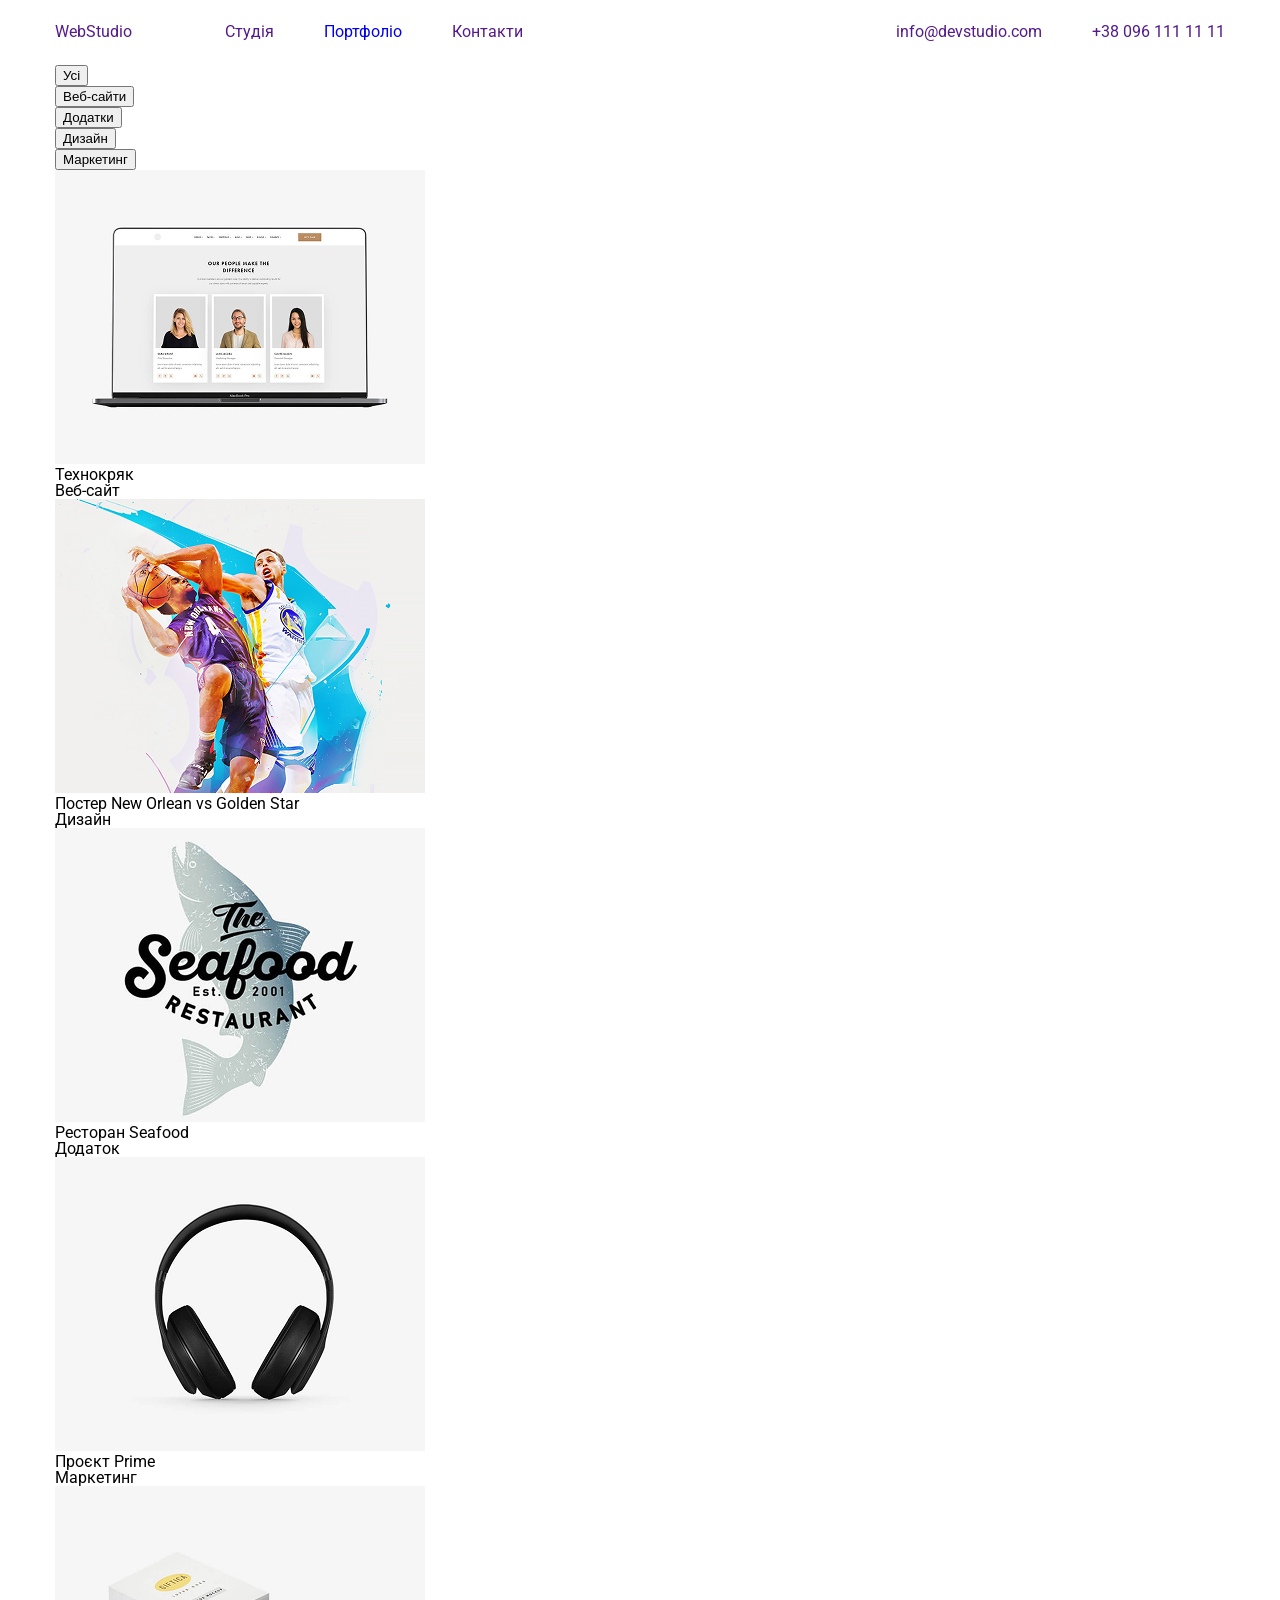
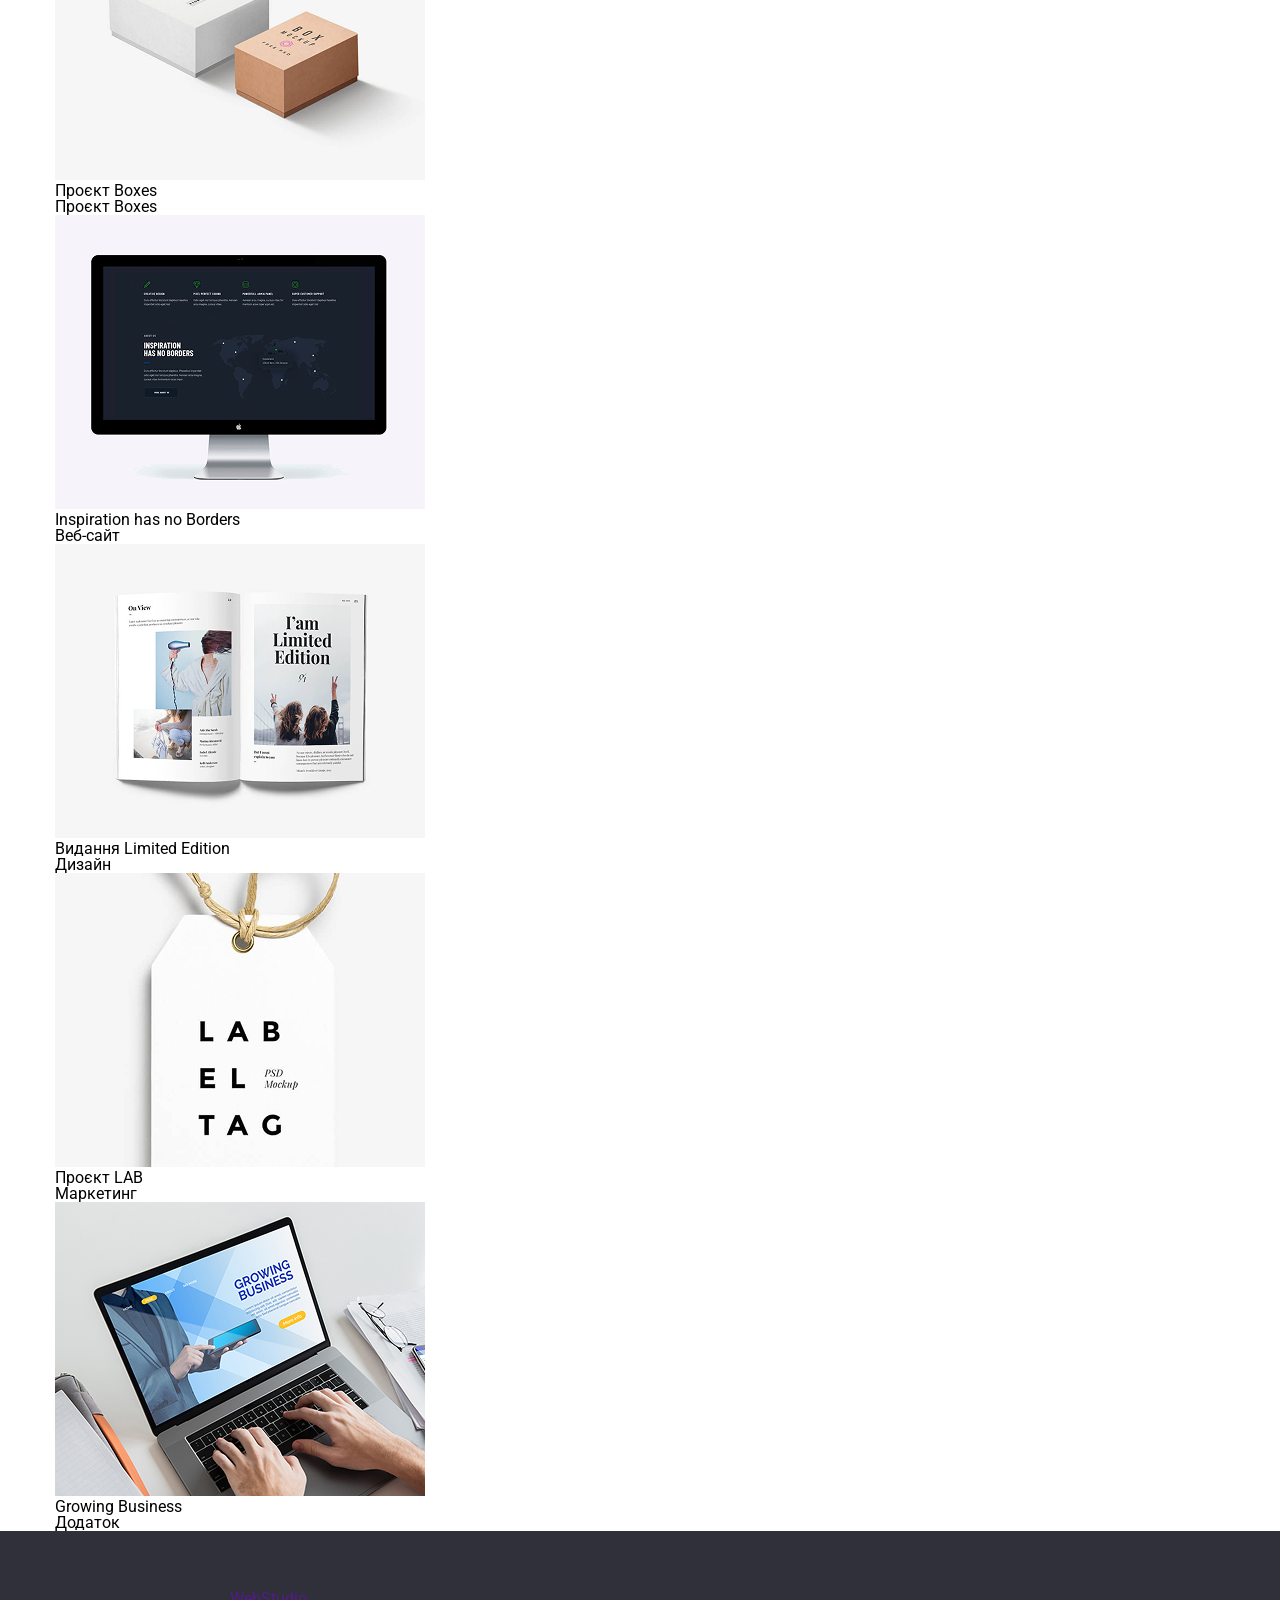
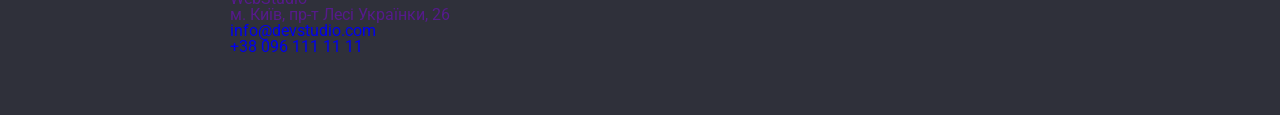
==== commit 9611b527: "container-fix" ====
--- a/portfolio.html
+++ b/portfolio.html
@@ -10,65 +10,71 @@
 </head>
 <body>
   
-  <header class="header">
-    <div class="container">
-    <a class="header-logo" href="index.html">WebStudio</a>
+   <header class="header">
+    <div class="container header-container">
+      
+    <a class="header-title" href="">WebStudio</a>
+    <div class="header-wrapper">
     <nav class="header-nav">
       <ul class="header-nav_list">
         <li class="header-nav_item">
           <a class="header-nav_link" href="">Студія</a>
         </li>
         <li class="header-nav_item">
-          <a class="header-nav_link" href="">Портфоліо</a>
+          <a class="header-nav_link" href="portfolio.html">Портфоліо</a>
         </li>
         <li class="header-nav_item">
-          <a class="header-nav-_link" href="">Контакти</a>
+          <a class="header-nav_link" href="">Контакти</a>
         </li>
-      </ul>
+       </ul>
     </nav>
-    <ul class="header-list">
-      <li class="header-item">
-        <a class="header-link" href="">info@devstudio.com</a>
+   
+    <ul class="header-contact_list">
+      <li class="header-contact_item">
+        <a class="header-contact_link" href="">info@devstudio.com</a>
       </li>
-      <li class="header-item">
-        <a class="header-link" href="">info@devstudio.com</a>
+      <li class="header-contact_item">
+        <a class="header-contact_link" href="">+38 096 111 11 11</a>
       </li>
+  
     </ul>
-       </div>
+      </div>
+        </div>
   </header>
-  <div class="container">
+
  <main class="main">
+    <div class="container">
   <section class="projects">
     <ul class="projects-list">
-    <li class="projects-title">
-       <button class="projects-logo-btn">
+    <li class="projects-item-btn">
+       <button class="projects-btn">
       Усі
     </button>
     </li>
-   <li class="projects-item">
+   <li class="projects-item_btn">
      <button class="projects-btn">
          Веб-сайти
       </button>
    </li>
-      <li class="projects-item" >
+      <li class="projects-item_btn" >
       <button class="projects-btn">
           Додатки
       </button>
       </li>
-      <li class="projects-item">
+      <li class="projects-item_btn">
       <button class="projects-btn" >
           Дизайн
       </button>
       </li >
-      <li class="projects-item">
+      <li class="projects-item_btn">
       <button class="projects-btn">
         Маркетинг
       </button>
       </li>
       </ul>
       
-      <ul class="project-work">
-        <div class="container-projects">
+      <ul class="projects-work">
+       
         <li class="projects-item">
            <img class="projects-img" src="./images/laptop-website.png" alt="laptop-website">
             <h3 class="projects-developer">
@@ -77,7 +83,7 @@
             <p class="description">
               Веб-сайт
             </p>
-            </a>
+       
         </li>
         <li class="projects-item">
            <img class="projects-img" src="./images/basketball-players.png" alt="basketball-players">
@@ -87,7 +93,7 @@
             <p class="description">
               Дизайн
             </p>
-            </a>
+       
         </li>
         <li class="projects-item">
            <img class="projects-img" src="./images/sea-food-restaraunt.png" alt="sea-food-restaraunt">
@@ -97,7 +103,7 @@
             <p class="description">
               Додаток
             </p>
-            </a>
+       
         </li>
         <li class="projects-item">
            <img class="projects-img" src="./images/heaphones-project.png" alt="heaphones-project">
@@ -107,7 +113,7 @@
             <p class="description">
               Маркетинг
             </p>
-            </a>
+     
         </li>
         <li class="projects-item">
            <img class="projects-img" src="./images/boxes-project.png" alt="boxes-project">
@@ -117,7 +123,7 @@
             <p class="description">
               Проєкт Boxes
             </p>
-            </a>
+       
         </li>
         <li class="projects-item">
            <img class="projects-img" src="./images/pc-website.png" alt="pc-website">
@@ -127,7 +133,7 @@
             <p class="description">
              Веб-сайт  
             </p>
-            </a>
+      
         </li>
         <li class="projects-item">
            <img class="projects-img" src="./images/book.png" alt="book">
@@ -137,7 +143,7 @@
             <p class="description">
               Дизайн
             </p>
-            </a>
+          
         </li>
         <li class="projects-item">
            <img class="projects-img" src="./images/label-tag.png" alt="label-tag">
@@ -147,7 +153,7 @@
             <p class="description">
               Маркетинг
             </p>
-            </a>
+        
         </li>
         <li class="projects-item">
            <img class="projects-img" src="/images/laptop-app.png" alt="laptop-app">
@@ -157,9 +163,9 @@
             <p class="description">
               Додаток
             </p>
-            </a>
+         
         </li>
-        </div>
+     
       </ul>
       </div>
   </section>
@@ -170,16 +176,16 @@
     <ul class="footer-list">
     <li class="footer-item">
    
-     <a class="footer-link" href=""> м. Київ, пр-т Лесі Українки, 26</a>
+     <a class="footer-link_adress" href=""> м. Київ, пр-т Лесі Українки, 26</a>
    
     </li>
     <li class="footer-item">
     
-     <a class="footer-link" href="mailto:info@devstudio.com"> info@devstudio.com</a>
+     <a class="footer-link_contact" href="mailto:info@devstudio.com"> info@devstudio.com</a>
   
     </li>
     <li class="footer-item">
-      <a class="footer-link" href="tel:380961111111">  +38 096 111 11 11</a>
+      <a class="footer-link_contact" href="tel:380961111111">  +38 096 111 11 11</a>
     
   
     </li>
--- a/css/style.css
+++ b/css/style.css
@@ -15,9 +15,18 @@
 .container{
   width: 1170px;
   margin: 0 auto;
-  outline: 2px solid red;
   padding-left: 15px;
   padding-right: 15px;
+}
+.header-container{
+  display: flex;
+  align-items: center;
+}
+
+.header-wrapper{
+  width: 100%;
+  display: flex;
+  justify-content: space-between;
 }
 .header{
   padding-top: 24px;
@@ -25,11 +34,14 @@
   display: flex;
 
 }
-
+.header-title{
+ margin-right: 93px;
+}
 .hero{
   text-align: center;
   padding-top: 200px;
-  padding-bottom: 280px;
+  padding-bottom: 200px;
+  background-color: var(--bg-footer-color);
 }
 
 .teamwork{
@@ -45,7 +57,7 @@
 .team{
   padding-top: 94px;
   /* padding-bottom: 94px; */
-  background-color: #F5F4FA ;
+  background-color: var(--bg-color) ;
 height: 648px;
  
 }
@@ -65,22 +77,20 @@
   display: flex ;
   gap: 50px ;
 }
-.hero{
-  background-color: #2F303A;
-}
+
+
 
 .hero-title{
   font-size: 44px;
-  color: white;
+  color: var(  --accent-second-color);
   font-weight: 900;
 }
 
 .hero-btn{
-  background-color: #2196F3;
-  color: white;
+  background-color: var(--accent-color);
+  color: var(  --accent-second-color);
   border-radius: 4px;
-  width: 216px;
-  height: 40px;
+ padding: 10px 32px 10px 32px;
  margin-top: 30px;
 }
 
@@ -99,7 +109,7 @@
 .teamwork-text{
   font-size: 14px;
   font-weight: 400;
-  color: #757575;
+  color: var(--text-color);
   margin-top: 10px
 }
 
@@ -130,9 +140,9 @@
 }
 
 .team-item{
-  background-color: white;
-  width: 270px;
-  height: 368px;
+  background-color:  var(  --accent-second-color);
+ 
+  
   gap: 30px;
   text-align: center;
 
@@ -147,35 +157,31 @@
 
 .team-worker{
   font-size: 16px;
-  color: #757575;
+  color: var(--text-color);
 }
 
 .footer{
-  background-color: #2F303A;
+  background-color: var(--bg-footer-color);
   padding-left: 215px ;
 }
 
 .footer-link:nth-child(){
-color: white;
-}
-
-
-.container-projects{
-  display: flex;
-
-   
-  flex-wrap: wrap;
-  gap: 30px;
-  width: 1170px;
-  margin: 0 auto;
-  
-}
-
-.projects-item{
-  width: 370px;
- 
-}
-
+color: var(  --accent-second-color);
+}
+
+
+
+
+.projects-item_btn{
+ border-radius: 15px;
+ 
+}
+.projects-list{
+  display: flex;
+justify-content: center;
+gap: 8px;
+  margin-bottom: 34px ;
+}
 .projects-developer{
   font-weight: 700;
   font-size: 18px;
@@ -184,16 +190,20 @@
 
 .description{
   font-size: 16px;
-  color: #757575;
+  color: var(--text-color);
   font-weight: 400;
   padding-top: 4px;
 }
 
-.projects-list{
-  width: 442px;
-  display: flex;
-  margin: 0 auto;
-  gap: 8px;
+.projects-work{
+
+ 
+  display: flex;
+  justify-content: space-between;
+  flex-wrap: wrap;
+  gap: 30px;
+ 
+
   
 }
 
@@ -204,4 +214,25 @@
 
 .projects-btn{
   font-size: 16px;
-}
+ background-color: var(--bg-color) ;
+}
+.projects-btn:hover{
+ background-color: var(--accent-color);
+}
+.projects{
+
+  margin-bottom: 94px;
+}
+
+.footer-link_contact{
+ color: (var(--text-color));
+}
+
+
+.footer-logo-link{
+  color: #757575;
+  font-size: 26px;
+}
+.footer-link_adress{
+ color: var(--bg-color);
+}
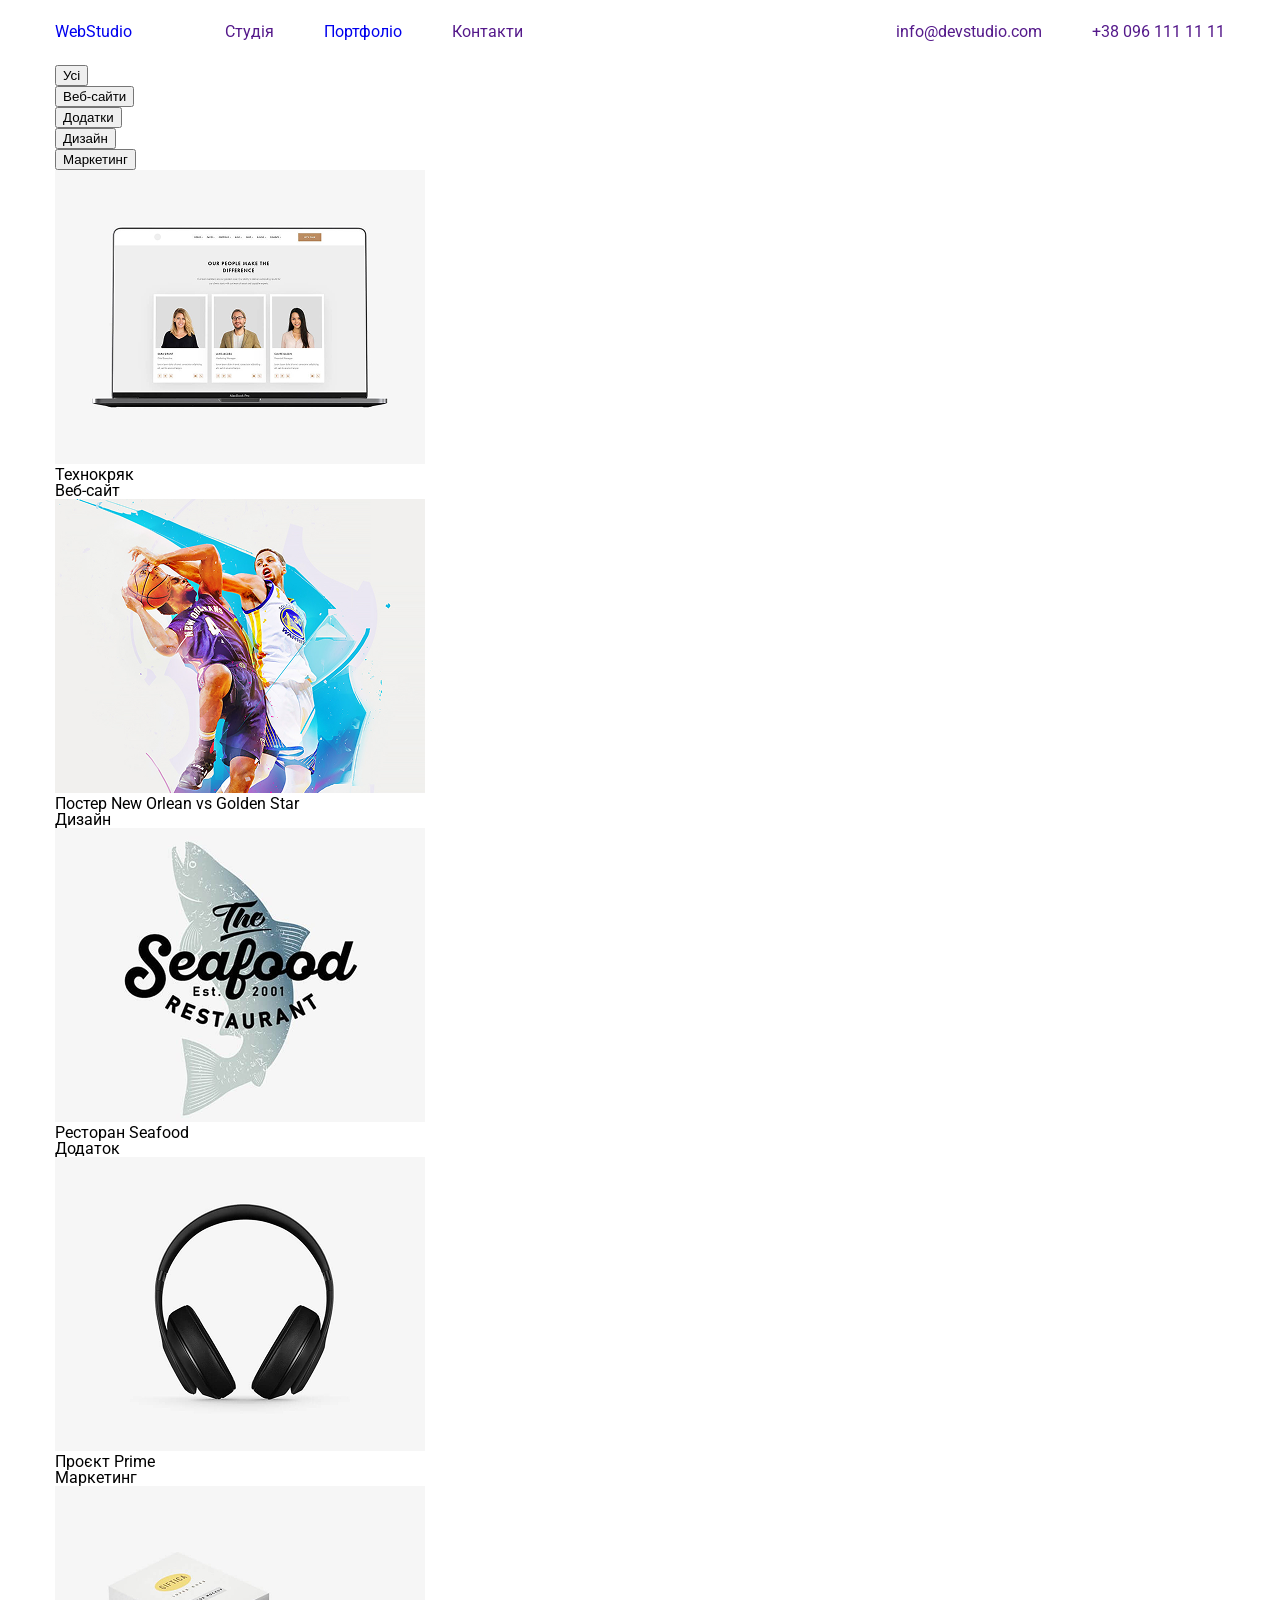
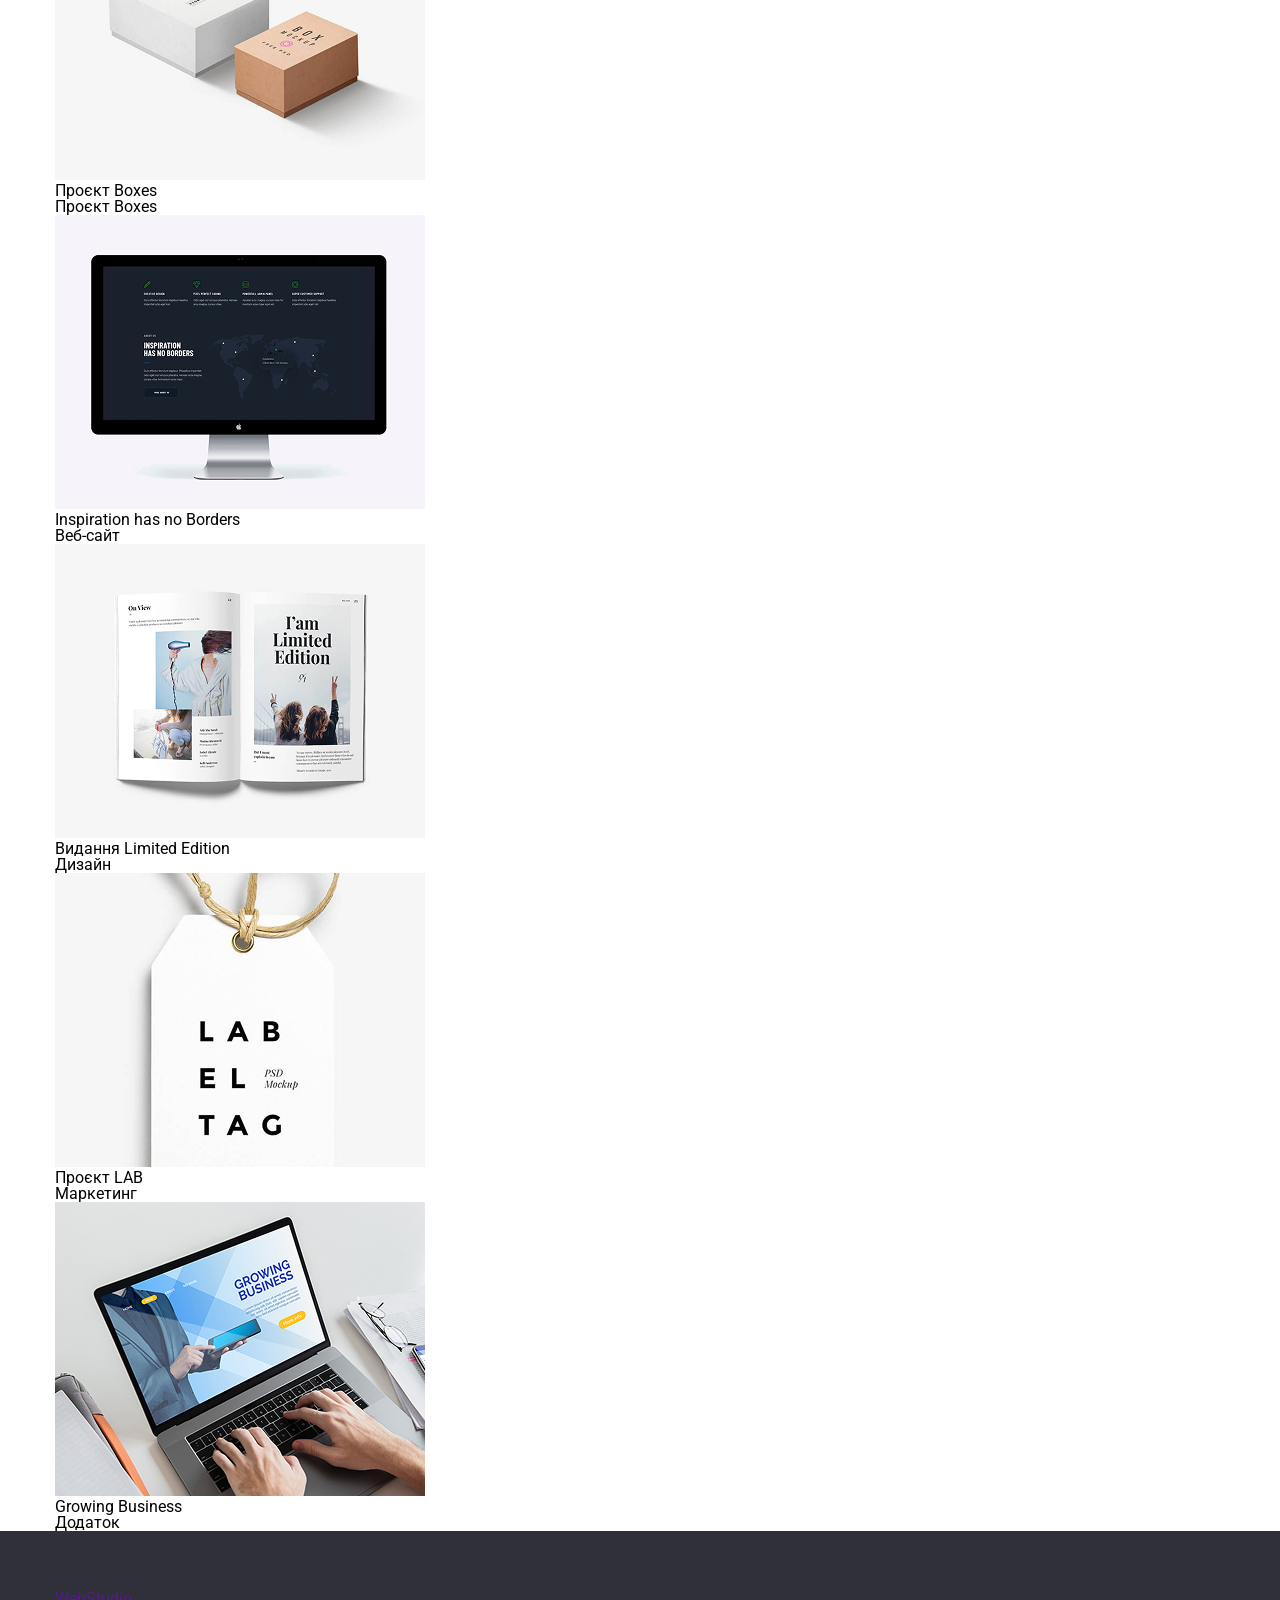
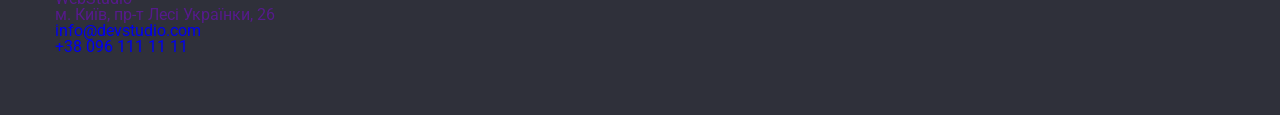
==== commit 64a95f61: "container-second-fix" ====
--- a/portfolio.html
+++ b/portfolio.html
@@ -13,7 +13,7 @@
    <header class="header">
     <div class="container header-container">
       
-    <a class="header-title" href="">WebStudio</a>
+    <a class="header-title" href="index.html">WebStudio</a>
     <div class="header-wrapper">
     <nav class="header-nav">
       <ul class="header-nav_list">
@@ -43,8 +43,9 @@
   </header>
 
  <main class="main">
+    
+  <section class="projects">
     <div class="container">
-  <section class="projects">
     <ul class="projects-list">
     <li class="projects-item-btn">
        <button class="projects-btn">
--- a/css/style.css
+++ b/css/style.css
@@ -162,7 +162,7 @@
 
 .footer{
   background-color: var(--bg-footer-color);
-  padding-left: 215px ;
+ 
 }
 
 .footer-link:nth-child(){
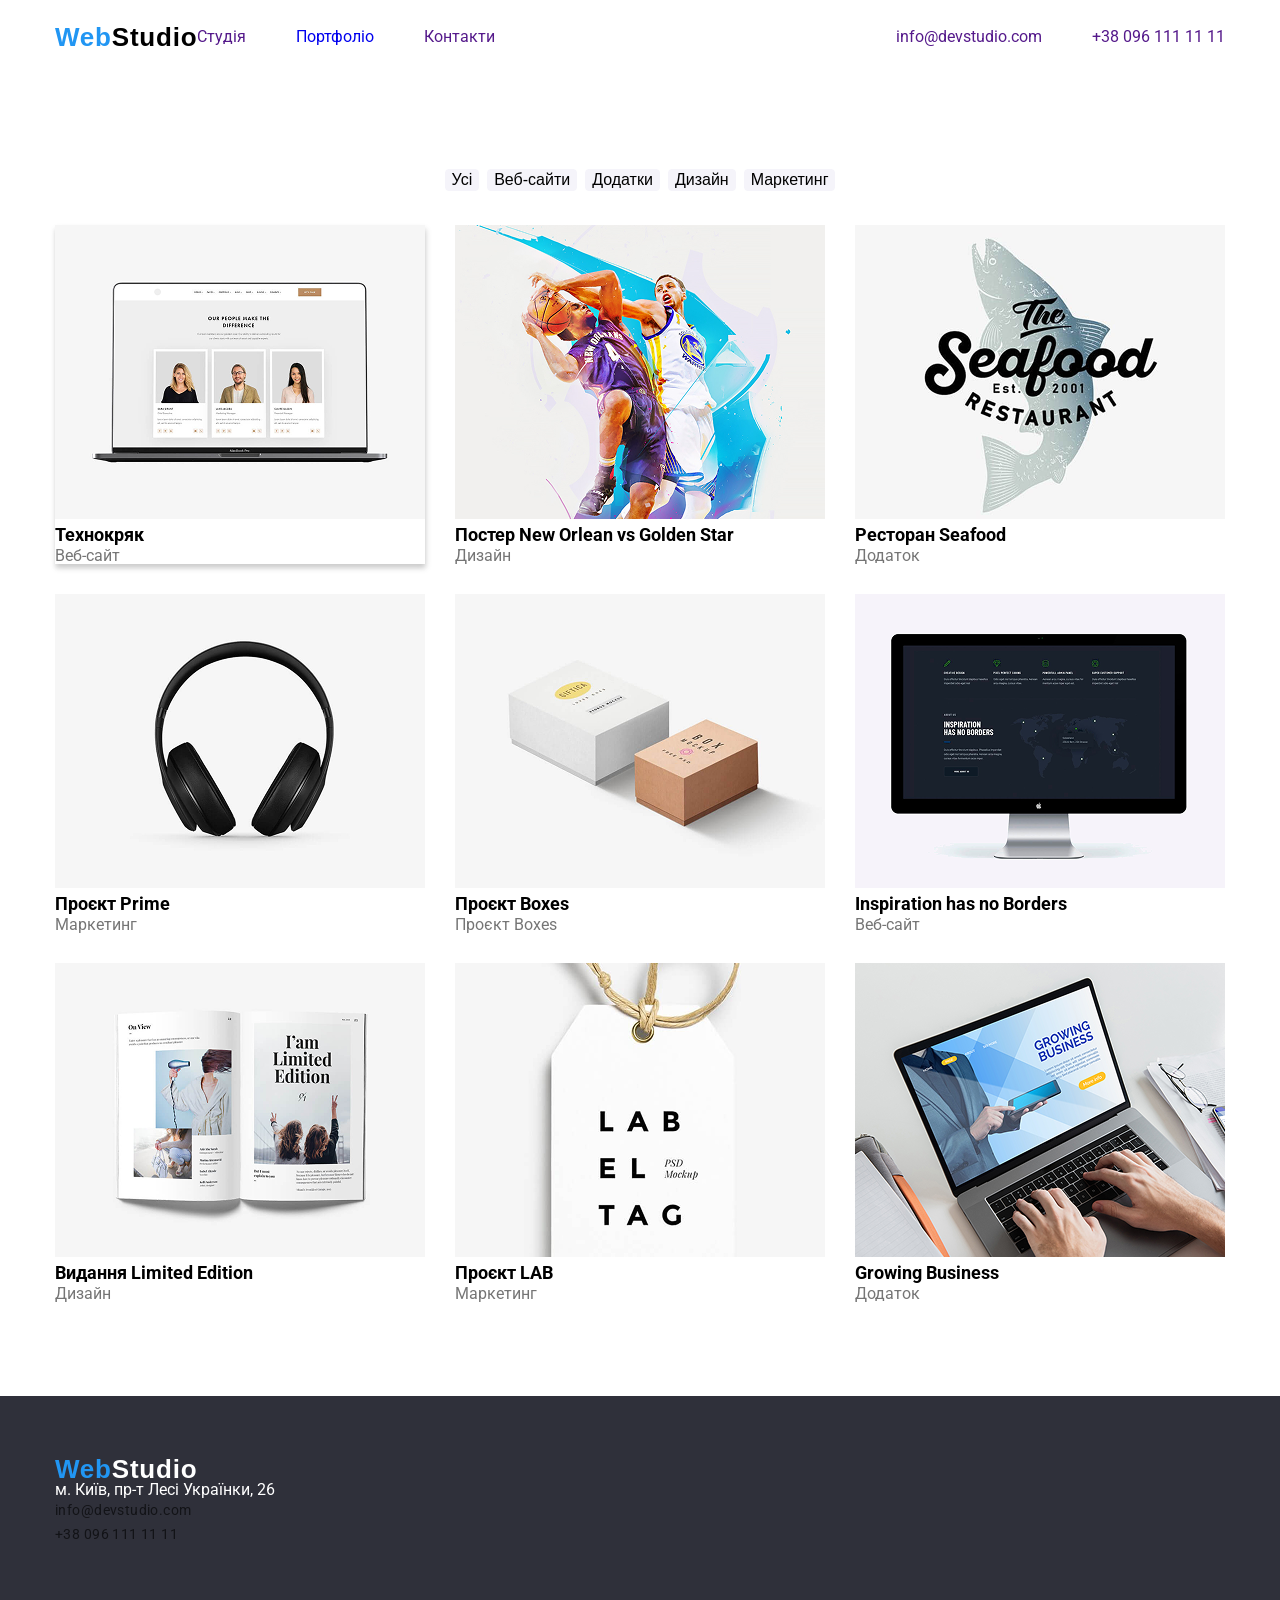
==== commit ea6350d3: "styled-logo" ====
--- a/portfolio.html
+++ b/portfolio.html
@@ -12,8 +12,9 @@
   
    <header class="header">
     <div class="container header-container">
-      
-    <a class="header-title" href="index.html">WebStudio</a>
+  
+    <a class="header-logo" href="index.html"><span>Web</span>Studio</a>
+   
     <div class="header-wrapper">
     <nav class="header-nav">
       <ul class="header-nav_list">
@@ -173,11 +174,11 @@
  </main>
  <footer class="footer">
   <div class="container">
-    <a class="footer-logo-link" href="">WebStudio</a>
+    <a class="footer-logo" href=""><span>Web</span>Studio</a>
     <ul class="footer-list">
     <li class="footer-item">
    
-     <a class="footer-link_adress" href=""> м. Київ, пр-т Лесі Українки, 26</a>
+     <a class="footer-link_address" href=""> м. Київ, пр-т Лесі Українки, 26</a>
    
     </li>
     <li class="footer-item">
--- a/css/style.css
+++ b/css/style.css
@@ -8,6 +8,7 @@
   --bg-footer-color: #2F303A;
   --second-font:"Raleway", sans-serif ;
   --main-font:"Roboto",sans-serif;
+  --logo-color: #000000;
 }
 body{
   font-family:var(--main-font);
@@ -22,7 +23,17 @@
   display: flex;
   align-items: center;
 }
-
+.header-logo{
+  font-weight: 700;
+  font-size: 26px;
+  font-family: var(--second-font);
+  letter-spacing: 0.03em;
+  color: var(--logo-color);
+}
+
+.header-logo span{
+  color: var(--accent-color);
+}
 .header-wrapper{
   width: 100%;
   display: flex;
@@ -41,12 +52,15 @@
   text-align: center;
   padding-top: 200px;
   padding-bottom: 200px;
-  background-color: var(--bg-footer-color);
-}
-
-.teamwork{
+  background-position: center;
+  background-image: url(../images/background\ image.png);
+  background-repeat: no-repeat;
+}
+
+.team{
 padding-top: 94px ;
 padding-bottom: 94px;
+ background-color: var(--bg-color) ;
 
 }
 
@@ -54,11 +68,10 @@
   padding-bottom: 94px;
 }
 
-.team{
+.teamwork{
   padding-top: 94px;
-  /* padding-bottom: 94px; */
-  background-color: var(--bg-color) ;
-height: 648px;
+  padding-bottom: 94px;
+ 
  
 }
 
@@ -67,7 +80,13 @@
   padding-bottom: 60px;
 }
 
-
+.header-nav_link:hover{
+ color: var(--accent-color);
+}
+
+.header-contact_link:hover{
+color: var(--accent-color);
+}
 .header-nav_list{
  display: flex;
  gap: 50px ;
@@ -89,12 +108,37 @@
 .hero-btn{
   background-color: var(--accent-color);
   color: var(  --accent-second-color);
-  border-radius: 4px;
  padding: 10px 32px 10px 32px;
  margin-top: 30px;
-}
-
-
+ box-shadow: 0px 4px 4px 0px rgba(0, 0, 0, 0.15);
+}
+
+.teamwork-item:before{
+background: var(--bg-color) ;
+content: "" ;
+display: block;
+height: 120px;
+width: 270px;
+margin-bottom: 20px;
+background-size: 70px;
+background-position: center;
+background-repeat: no-repeat;
+}
+.teamwork-item:first-child:before{
+background-image: url(../images/satellite.png);
+}
+
+.teamwork-item:nth-child(2):before{
+background-image: url(../images/clock.png);
+}
+
+.teamwork-item:nth-child(3):before{
+  background-image: url(../images/diagram.png)
+}
+
+.teamwork-item:nth-child(4):before{
+  background-image: url(../images/astronaut.png)
+}
 .teamwork-list{
   display: flex;
   justify-content: space-between;
@@ -141,11 +185,10 @@
 
 .team-item{
   background-color:  var(  --accent-second-color);
- 
-  
-  gap: 30px;
-  text-align: center;
-
+  gap: 30px;
+  text-align: center;
+  padding-bottom: 30px;
+  box-shadow: 0px 2px 1px 0px rgba(0, 0, 0, 0.2) , 0px 1px 1px 0px rgba(0, 0, 0, 0.14) ,  0px 1px 3px 0px rgba(0, 0, 0, 0.12) ;
 }
 
 .team-name{
@@ -165,22 +208,19 @@
  
 }
 
-.footer-link:nth-child(){
-color: var(  --accent-second-color);
-}
-
-
-
-
-.projects-item_btn{
- border-radius: 15px;
- 
+
+
+
+
+.projects-btn{
+ border-radius: 4px;
+ border: 1px solid var(--bg-color);
 }
 .projects-list{
   display: flex;
 justify-content: center;
 gap: 8px;
-  margin-bottom: 34px ;
+padding-bottom: 34px;
 }
 .projects-developer{
   font-weight: 700;
@@ -216,23 +256,38 @@
   font-size: 16px;
  background-color: var(--bg-color) ;
 }
+
 .projects-btn:hover{
  background-color: var(--accent-color);
 }
 .projects{
-
-  margin-bottom: 94px;
-}
-
+ padding-top: 94px;
+  padding-bottom: 94px;
+}
+
+.projects-item:first-child{
+  box-shadow: 1px 4px 6px 0px rgba(0, 0, 0, 0.16),0px 4px 4px 0px rgba(0, 0, 0, 0.06);
+}
 .footer-link_contact{
- color: (var(--text-color));
-}
-
-
-.footer-logo-link{
-  color: #757575;
+ color: (var(--accent-second-color));
+ font-size: 14px;
+ line-height: 24px;
+ letter-spacing: 0.03em;
+ opacity: 0.6;
+}
+
+
+.footer-logo{
+  color: var(--accent-second-color);
   font-size: 26px;
-}
-.footer-link_adress{
- color: var(--bg-color);
+  letter-spacing: 0.03em;
+  font-weight: 700;
+  font-family: var(--second-font);
+}
+
+.footer-logo span{
+  color: var(--accent-color);
+}
+.footer-link_address{
+ color: var(--accent-second-color);
 }
